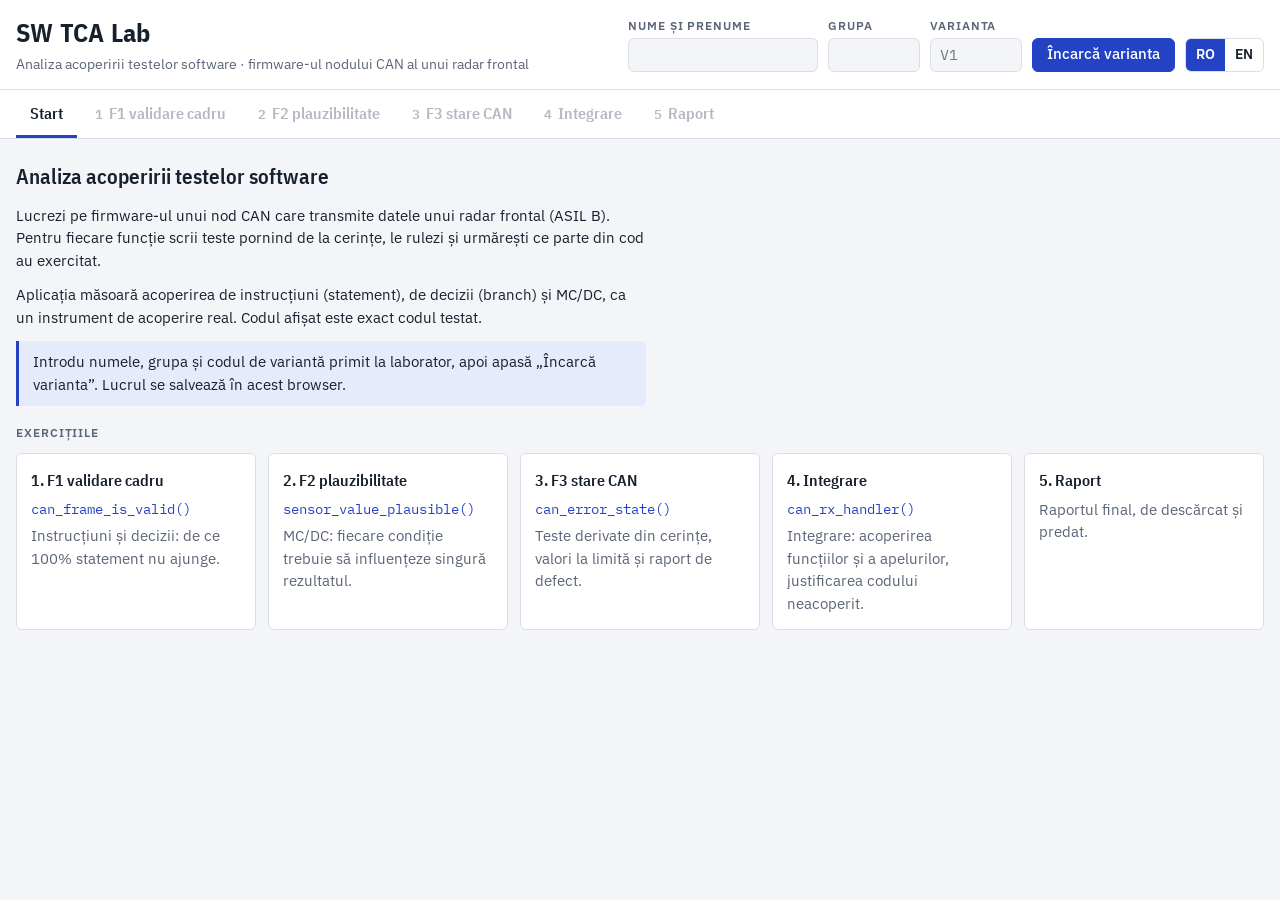
==== docs/index.html @ 7fcefa3e "Add the SW TCA lab app (docs/index.html) for GitHub Pages Co-Authored-By: Claude Opus 5.5 <noreply@a" ====
<!doctype html>
<html lang="ro">
<head>
<meta charset="utf-8">
<meta name="viewport" content="width=device-width, initial-scale=1, viewport-fit=cover">
<title>SW TCA Lab</title>
<link rel="preconnect" href="https://fonts.googleapis.com">
<link rel="preconnect" href="https://fonts.gstatic.com" crossorigin>
<link rel="stylesheet" href="https://fonts.googleapis.com/css2?family=IBM+Plex+Mono:wght@400;500;600&family=IBM+Plex+Sans+Condensed:wght@500;600;700&family=IBM+Plex+Sans:wght@400;500;600&display=swap">
<style>
/* Layout: test-bench workspace. Header with student/variant, tab rail of exercises,
   requirements + annotated source side by side, test table and coverage readout below. */
:root {
  --bg: #F3F5F8;
  --surface: #FFFFFF;
  --ink: #17202D;
  --muted: #5B6578;
  --line: #D9DEE7;
  --accent: #2443C4;
  --accent-ink: #FFFFFF;
  --accent-soft: #E6EBFB;
  --code-bg: #F9FAFC;
  --ok: #1D7F54;
  --ok-bg: #DFF2E8;
  --bad: #B83434;
  --bad-bg: #FBE6E6;
  --warn: #9A6514;
  --warn-bg: #FAEFD8;
  --font-display: "IBM Plex Sans Condensed", "Arial Narrow", "Helvetica Neue", Arial, sans-serif;
  --font-body: "IBM Plex Sans", "Segoe UI", Helvetica, Arial, sans-serif;
  --font-mono: "IBM Plex Mono", ui-monospace, "SFMono-Regular", Menlo, Consolas, monospace;
  --radius: 6px;
  color-scheme: light;
}
@media (prefers-color-scheme: dark) {
  :root:not([data-theme="light"]) {
    --bg: #0E131B; --surface: #151C27; --ink: #E5E9F1; --muted: #98A2B4; --line: #2A3343;
    --accent: #8197FF; --accent-ink: #0E131B; --accent-soft: #1D2747; --code-bg: #111823;
    --ok: #4BC287; --ok-bg: #12301F; --bad: #F07474; --bad-bg: #3A1B1D; --warn: #E2B15C; --warn-bg: #35290F;
    color-scheme: dark;
  }
}
:root[data-theme="dark"] {
  --bg: #0E131B; --surface: #151C27; --ink: #E5E9F1; --muted: #98A2B4; --line: #2A3343;
  --accent: #8197FF; --accent-ink: #0E131B; --accent-soft: #1D2747; --code-bg: #111823;
  --ok: #4BC287; --ok-bg: #12301F; --bad: #F07474; --bad-bg: #3A1B1D; --warn: #E2B15C; --warn-bg: #35290F;
  color-scheme: dark;
}
* { box-sizing: border-box; }
html { -webkit-text-size-adjust: 100%; }
body {
  margin: 0; background: var(--bg); color: var(--ink);
  font: 15px/1.5 var(--font-body);
}
.wrap {
  max-width: 1380px; margin: 0 auto;
  padding-left: max(16px, env(safe-area-inset-left, 0px));
  padding-right: max(16px, env(safe-area-inset-right, 0px));
}
h1, h2, h3 { font-family: var(--font-display); text-wrap: balance; margin: 0; }
h1 { font-size: 1.6rem; font-weight: 700; letter-spacing: 0.01em; }
h2 { font-size: 1.3rem; font-weight: 600; }
h3 { font-size: 1.02rem; font-weight: 600; }
p { margin: 0; }
.muted { color: var(--muted); }
.mono { font-family: var(--font-mono); }
.label { font-size: 0.72rem; text-transform: uppercase; letter-spacing: 0.08em; color: var(--muted); font-weight: 600; }
button, input, select, textarea { font: inherit; color: inherit; }
:focus-visible { outline: 2px solid var(--accent); outline-offset: 2px; }

/* header */
header.top { background: var(--surface); border-bottom: 1px solid var(--line); }
header.top .wrap { display: flex; flex-wrap: wrap; align-items: center; gap: 12px 24px; padding-block: 14px; }
.brand { display: flex; flex-direction: column; gap: 2px; min-width: 0; }
.brand .sub { font-size: 0.85rem; color: var(--muted); }
.student { display: flex; flex-wrap: wrap; align-items: flex-end; gap: 10px; margin-left: auto; }
.field { display: flex; flex-direction: column; gap: 3px; }
.field input, .field select { height: 34px; padding: 0 9px; border: 1px solid var(--line); border-radius: var(--radius); background: var(--bg); min-width: 0; }
.field input.w-name { width: 190px; }
.field input.w-small { width: 92px; }
.btn { height: 34px; padding: 0 14px; border-radius: var(--radius); border: 1px solid var(--line); background: var(--surface); cursor: pointer; font-weight: 500; white-space: nowrap; }
.btn:hover { border-color: var(--accent); }
.btn.primary { background: var(--accent); color: var(--accent-ink); border-color: var(--accent); }
.btn.small { height: 28px; padding: 0 10px; font-size: 0.85rem; }
.btn.ghost { background: transparent; }
.lang { display: inline-flex; border: 1px solid var(--line); border-radius: var(--radius); overflow: hidden; }
.lang button { border: 0; background: transparent; padding: 0 10px; height: 32px; cursor: pointer; font-weight: 600; font-size: 0.85rem; }
.lang button[aria-pressed="true"] { background: var(--accent); color: var(--accent-ink); }
.chip { display: inline-flex; align-items: center; gap: 6px; height: 24px; padding: 0 9px; border-radius: 999px; font-size: 0.8rem; font-weight: 600; background: var(--accent-soft); color: var(--accent); white-space: nowrap; }
.chip.ok { background: var(--ok-bg); color: var(--ok); }
.chip.bad { background: var(--bad-bg); color: var(--bad); }
.chip.warn { background: var(--warn-bg); color: var(--warn); }
.chip.neutral { background: var(--bg); color: var(--muted); border: 1px solid var(--line); }

/* tabs */
nav.tabs { border-bottom: 1px solid var(--line); background: var(--surface); }
nav.tabs .wrap { display: flex; gap: 4px; overflow-x: auto; }
nav.tabs button { border: 0; background: transparent; padding: 12px 14px 10px; cursor: pointer; border-bottom: 3px solid transparent; font-family: var(--font-display); font-weight: 600; font-size: 0.98rem; color: var(--muted); white-space: nowrap; }
nav.tabs button .num { font-family: var(--font-mono); font-size: 0.8rem; margin-right: 6px; }
nav.tabs button[aria-selected="true"] { color: var(--ink); border-bottom-color: var(--accent); }
nav.tabs button:disabled { opacity: 0.45; cursor: not-allowed; }

main .wrap { padding-block: 22px 48px; display: flex; flex-direction: column; gap: 18px; }
.panel { background: var(--surface); border: 1px solid var(--line); border-radius: var(--radius); padding: 18px; min-width: 0; }
.grid2 { display: grid; grid-template-columns: minmax(0, 5fr) minmax(0, 7fr); gap: 18px; align-items: start; }
@media (max-width: 1000px) { .grid2 { grid-template-columns: minmax(0, 1fr); } }
.stack { display: flex; flex-direction: column; gap: 12px; min-width: 0; }
.row { display: flex; flex-wrap: wrap; gap: 10px; align-items: center; }

/* intro */
.intro { max-width: 70ch; display: flex; flex-direction: column; gap: 12px; }
.steps { display: grid; grid-template-columns: repeat(auto-fit, minmax(230px, 1fr)); gap: 12px; }
.step { border: 1px solid var(--line); border-radius: var(--radius); padding: 14px; background: var(--surface); display: flex; flex-direction: column; gap: 6px; }
.step .fn { font-family: var(--font-mono); font-size: 0.85rem; color: var(--accent); }
.notice { border-left: 3px solid var(--accent); background: var(--accent-soft); padding: 10px 14px; border-radius: 0 var(--radius) var(--radius) 0; }
.notice.bad { border-left-color: var(--bad); background: var(--bad-bg); }

/* requirements */
.req { display: grid; grid-template-columns: auto minmax(0, 1fr); gap: 4px 10px; padding: 8px 0; border-top: 1px solid var(--line); }
.req:first-child { border-top: 0; }
.req .id { font-family: var(--font-mono); font-size: 0.82rem; font-weight: 600; color: var(--accent); white-space: nowrap; padding-top: 1px; }
.req .txt { font-size: 0.93rem; }
.task { font-size: 0.95rem; display: flex; flex-direction: column; gap: 6px; }
.task ol { margin: 0; padding-left: 1.2em; display: flex; flex-direction: column; gap: 3px; }

/* code */
.code { background: var(--code-bg); border: 1px solid var(--line); border-radius: var(--radius); overflow-x: auto; font-family: var(--font-mono); font-size: 0.83rem; line-height: 1.6; }
.code table { border-collapse: collapse; width: 100%; }
.code td { padding: 0 10px; white-space: pre; vertical-align: top; }
.code td.n { color: var(--muted); text-align: right; width: 1%; user-select: none; border-right: 1px solid var(--line); }
.code td.h { text-align: right; width: 1%; user-select: none; color: var(--muted); }
.code td.d { width: 1%; user-select: none; }
.code tr.ctx td { color: var(--muted); }
.code tr.hit td.src { background: var(--ok-bg); }
.code tr.miss td.src { background: var(--bad-bg); }
.code tr.part td.src { background: var(--warn-bg); }
.code tr.miss td.h { color: var(--bad); font-weight: 600; }
.code .sep td { height: 8px; border-bottom: 1px dashed var(--line); }
.tf { display: inline-flex; gap: 3px; }
.tf span { display: inline-block; min-width: 1.5em; text-align: center; border-radius: 3px; font-size: 0.72rem; font-weight: 600; line-height: 1.5; padding: 0 3px; }
.tf .y { background: var(--ok-bg); color: var(--ok); }
.tf .n0 { background: var(--bad-bg); color: var(--bad); }
.legend { display: flex; flex-wrap: wrap; gap: 6px 14px; font-size: 0.8rem; color: var(--muted); }
.legend i { display: inline-block; width: 12px; height: 12px; border-radius: 2px; vertical-align: -2px; margin-right: 5px; }

/* tests */
.tablewrap { overflow-x: auto; border: 1px solid var(--line); border-radius: var(--radius); }
table.tests { border-collapse: collapse; width: 100%; font-size: 0.9rem; }
table.tests th { text-align: left; font-size: 0.72rem; text-transform: uppercase; letter-spacing: 0.06em; color: var(--muted); padding: 8px; border-bottom: 1px solid var(--line); background: var(--bg); white-space: nowrap; }
table.tests td { padding: 6px 8px; border-bottom: 1px solid var(--line); vertical-align: middle; }
table.tests tr:last-child td { border-bottom: 0; }
table.tests input, table.tests select { height: 30px; border: 1px solid var(--line); border-radius: 4px; background: var(--surface); padding: 0 6px; font-family: var(--font-mono); font-size: 0.85rem; }
table.tests input { width: 108px; }
table.tests input.invalid { border-color: var(--bad); background: var(--bad-bg); }
table.tests td.tid { font-family: var(--font-mono); font-weight: 600; white-space: nowrap; }
table.tests td.act { font-family: var(--font-mono); white-space: nowrap; }
.xbtn { border: 0; background: transparent; cursor: pointer; color: var(--muted); font-size: 1.1rem; padding: 0 4px; }
.xbtn:hover { color: var(--bad); }

/* metrics */
.meters { display: grid; grid-template-columns: repeat(auto-fit, minmax(190px, 1fr)); gap: 12px; }
.meter { border: 1px solid var(--line); border-radius: var(--radius); padding: 12px; display: flex; flex-direction: column; gap: 6px; background: var(--surface); }
.meter .val { font-family: var(--font-mono); font-size: 1.35rem; font-weight: 600; font-variant-numeric: tabular-nums; }
.meter .frac { font-family: var(--font-mono); font-size: 0.85rem; color: var(--muted); font-variant-numeric: tabular-nums; }
.bar { height: 6px; border-radius: 3px; background: var(--line); overflow: hidden; }
.bar > i { display: block; height: 100%; background: var(--warn); }
.meter.full .bar > i { background: var(--ok); }
.meter.full .val { color: var(--ok); }
.findings { display: grid; grid-template-columns: repeat(auto-fit, minmax(300px, 1fr)); gap: 14px; }
.findings ul { margin: 6px 0 0; padding-left: 1.1em; font-size: 0.9rem; display: flex; flex-direction: column; gap: 3px; }
table.tt { border-collapse: collapse; font-family: var(--font-mono); font-size: 0.82rem; margin-top: 6px; }
table.tt th, table.tt td { border: 1px solid var(--line); padding: 3px 8px; text-align: center; white-space: nowrap; }
table.tt th { background: var(--bg); font-weight: 600; }
table.tt td.c-y { color: var(--ok); }
table.tt td.c-n { color: var(--bad); }
.condlist { display: flex; flex-direction: column; gap: 4px; margin-top: 8px; font-size: 0.88rem; }
.condlist div { display: flex; gap: 8px; align-items: baseline; flex-wrap: wrap; }
textarea { width: 100%; min-height: 84px; border: 1px solid var(--line); border-radius: var(--radius); background: var(--bg); padding: 8px 10px; resize: vertical; }
.formgrid { display: grid; grid-template-columns: repeat(auto-fit, minmax(170px, 1fr)); gap: 10px; }
.formgrid .field input, .formgrid .field select { width: 100%; }
.report-frame { border: 1px solid var(--line); border-radius: var(--radius); background: var(--surface); padding: 18px; overflow-x: auto; }
.toast { position: fixed; right: max(16px, env(safe-area-inset-right, 0px)); bottom: calc(16px + env(safe-area-inset-bottom, 0px)); background: var(--ink); color: var(--bg); padding: 10px 14px; border-radius: var(--radius); font-size: 0.9rem; z-index: 20; }
@media (prefers-reduced-motion: no-preference) { .bar > i { transition: width 0.35s ease; } }
@media (max-width: 640px) {
  .student { margin-left: 0; }
  .field input.w-name { width: 150px; }
}
</style>
</head>
<body>
<header class="top">
  <div class="wrap">
    <div class="brand">
      <h1>SW TCA Lab</h1>
      <span class="sub" data-i18n="subtitle"></span>
    </div>
    <form class="student" id="studentForm" autocomplete="off">
      <div class="field"><label class="label" for="stName" data-i18n="name"></label><input id="stName" class="w-name"></div>
      <div class="field"><label class="label" for="stGroup" data-i18n="group"></label><input id="stGroup" class="w-small"></div>
      <div class="field"><label class="label" for="stVariant" data-i18n="variant"></label><input id="stVariant" class="w-small mono" placeholder="V1"></div>
      <button class="btn primary" id="loadVariant" type="submit" data-i18n="load"></button>
      <div class="lang" role="group" aria-label="Language">
        <button type="button" id="langRo" aria-pressed="true">RO</button>
        <button type="button" id="langEn" aria-pressed="false">EN</button>
      </div>
    </form>
  </div>
</header>
<nav class="tabs" aria-label="Exercises">
  <div class="wrap" role="tablist" id="tabs"></div>
</nav>
<main><div class="wrap" id="view"></div></main>
<div class="toast" id="toast" hidden></div>

<script>
"use strict";

/* ---------------------------------------------------------------- i18n */
const I18N = {
  ro: {
    subtitle: "Analiza acoperirii testelor software · firmware-ul nodului CAN al unui radar frontal",
    name: "Nume și prenume", group: "Grupa", variant: "Varianta", load: "Încarcă varianta",
    tabStart: "Start", tabF1: "F1 validare cadru", tabF2: "F2 plauzibilitate", tabF3: "F3 stare CAN", tabInt: "Integrare", tabReport: "Raport",
    badVariant: "Codul de variantă nu există. Folosește codul primit la laborator (de exemplu V3).",
    variantLoaded: "Varianta {v} a fost încărcată.",
    introTitle: "Analiza acoperirii testelor software",
    introP1: "Lucrezi pe firmware-ul unui nod CAN care transmite datele unui radar frontal (ASIL B). Pentru fiecare funcție scrii teste pornind de la cerințe, le rulezi și urmărești ce parte din cod au exercitat.",
    introP2: "Aplicația măsoară acoperirea de instrucțiuni (statement), de decizii (branch) și MC/DC, ca un instrument de acoperire real. Codul afișat este exact codul testat.",
    introP3: "Introdu numele, grupa și codul de variantă primit la laborator, apoi apasă „Încarcă varianta”. Lucrul se salvează în acest browser.",
    introSteps: "Exercițiile",
    s1: "Instrucțiuni și decizii: de ce 100% statement nu ajunge.",
    s2: "MC/DC: fiecare condiție trebuie să influențeze singură rezultatul.",
    s3: "Teste derivate din cerințe, valori la limită și raport de defect.",
    s4: "Integrare: acoperirea funcțiilor și a apelurilor, justificarea codului neacoperit.",
    s5: "Raportul final, de descărcat și predat.",
    requirements: "Cerințe", task: "Ce ai de făcut", code: "Cod testat",
    legendHit: "executat", legendMiss: "neexecutat", legendPart: "decizie parțial acoperită",
    legendTF: "T / F = rezultatul deciziei a fost true / false",
    tests: "Teste", addTest: "Adaugă test", run: "Rulează testele",
    colId: "Test", colExpected: "Rezultat așteptat", colReq: "Cerință", colActual: "Rezultat obținut", colVerdict: "Verdict",
    pass: "PASS", fail: "FAIL", noExp: "fără așteptat", invalid: "intrare invalidă",
    results: "Rezultatul rulării", notRun: "Testele nu au fost încă rulate. Apasă „Rulează testele”.",
    mStmt: "Statement", mDec: "Decizii (branch)", mMcdc: "MC/DC (condiții)", mReq: "Cerințe testate",
    mFunc: "Funcții apelate", mCall: "Apeluri executate",
    uncoveredLines: "Instrucțiuni neexecutate", missingOutcomes: "Rezultate de decizie lipsă", mcdcTitle: "MC/DC: tabel de adevăr",
    reqMissing: "Cerințe fără test", none: "niciuna",
    shown: "demonstrată prin perechea", notShown: "nedemonstrată",
    line: "linia", decision: "decizia", outcome: "rezultat",
    notes: "Observații (apar în raport)",
    asilTitle: "Înainte de teste: ce cere ISO 26262-6 pentru ASIL B?",
    asilHint: "Alege nivelul de recomandare pentru fiecare metrică la nivel de unitate software. Răspunsul apare în raport.",
    hr: "++ puternic recomandat", r: "+ recomandat", nr: "o fără recomandare", choose: "alege",
    bugTitle: "Raport de defect",
    bugHint: "Dacă un test pică, descrie defectul. Comparația o faci pe baza cerinței.",
    bugTest: "Testul care pică", bugLine: "Linia suspectă", bugFix: "Corecția propusă (cod C)", bugDesc: "Descriere: cerință, rezultat obținut, rezultat așteptat",
    justTitle: "Justificarea codului neacoperit",
    justHint: "Pentru fiecare instrucțiune care rămâne neacoperită: de ce nu poate fi atinsă și de ce e acceptabil (ISO 26262-6 cere fie teste suplimentare, fie o justificare).",
    funcTitle: "Acoperirea funcțiilor și a apelurilor", called: "apelată", notCalled: "neapelată", exec: "executat", notExec: "neexecutat",
    reportTitle: "Raport de laborator", download: "Descarcă raportul (.html)", copy: "Copiază textul raportului",
    copied: "Textul raportului a fost copiat.", copyFail: "Copierea nu a mers. Selectează textul de mai jos și copiază-l manual.",
    reportHint: "Descarcă raportul și predă-l conform indicațiilor de la laborator. Raportul conține testele, acoperirea și răspunsurile tale.",
    student: "Student", generated: "Generat", answer: "Răspuns", summary: "Rezumat",
    exampleRow: "exemplu",
    deleteTest: "Șterge testul",
    t1: ["Citește cerințele SWR-F1 și scrie câte un test pentru fiecare.", "Rulează testele și urmărește acoperirea. Atinge întâi 100% statement.", "Verifică deciziile: au toate rezultatul true și false? Dacă nu, adaugă testul lipsă și spune ce cerință acoperă.", "Notează în observații de ce 100% statement nu era suficient."],
    t2: ["Atinge 100% decizii pentru sensor_value_plausible.", "Uită-te în tabelul de adevăr de la linia 28: ce condiții nu sunt încă demonstrate?", "Adaugă teste până când fiecare condiție are o pereche de teste care diferă doar în ea și dau rezultate diferite (MC/DC). Ținta minimă: N + 1 teste pentru N condiții.", "Adaugă și testele la limită din cerințe (valori exact la prag și imediat peste)."],
    t3: ["Scrie testele pornind strict de la cerințele SWR-F3, inclusiv valorile la limită (127/128, 255/256).", "Rulează și verifică acoperirea cerută pentru ASIL B.", "Dacă un test pică, completează raportul de defect: ce cerință e încălcată, pe ce linie e defectul și cum îl corectezi."],
    t4: ["Scrie teste de integrare pentru can_rx_handler (intrările combină un cadru CAN, contextul senzorului și contoarele de erori).", "Urmărește ce funcții și ce apeluri au fost executate. Ținta: toate funcțiile și toate apelurile.", "Pentru liniile care rămân neacoperite scrie justificarea."]
  },
  en: {
    subtitle: "Software test coverage analysis · firmware of a front-radar CAN node",
    name: "Full name", group: "Group", variant: "Variant", load: "Load variant",
    tabStart: "Start", tabF1: "F1 frame check", tabF2: "F2 plausibility", tabF3: "F3 CAN state", tabInt: "Integration", tabReport: "Report",
    badVariant: "This variant code does not exist. Use the code you received in the lab (for example V3).",
    variantLoaded: "Variant {v} loaded.",
    introTitle: "Software test coverage analysis",
    introP1: "You work on the firmware of a CAN node that transmits the data of a front radar (ASIL B). For every function you write tests from the requirements, run them and see which part of the code they exercised.",
    introP2: "The app measures statement, decision (branch) and MC/DC coverage, like a real coverage tool. The code you see is exactly the code under test.",
    introP3: "Enter your name, group and the variant code you received in the lab, then press “Load variant”. Your work is saved in this browser.",
    introSteps: "Exercises",
    s1: "Statements and decisions: why 100% statement coverage is not enough.",
    s2: "MC/DC: every condition must independently affect the outcome.",
    s3: "Requirement-based tests, boundary values and a defect report.",
    s4: "Integration: function and call coverage, justification of uncovered code.",
    s5: "The final report, to download and hand in.",
    requirements: "Requirements", task: "What to do", code: "Code under test",
    legendHit: "executed", legendMiss: "not executed", legendPart: "decision partly covered",
    legendTF: "T / F = the decision evaluated to true / false",
    tests: "Tests", addTest: "Add test", run: "Run tests",
    colId: "Test", colExpected: "Expected result", colReq: "Requirement", colActual: "Actual result", colVerdict: "Verdict",
    pass: "PASS", fail: "FAIL", noExp: "no expected", invalid: "invalid input",
    results: "Run result", notRun: "The tests have not been run yet. Press “Run tests”.",
    mStmt: "Statement", mDec: "Decision (branch)", mMcdc: "MC/DC (conditions)", mReq: "Requirements tested",
    mFunc: "Functions called", mCall: "Calls executed",
    uncoveredLines: "Statements not executed", missingOutcomes: "Missing decision outcomes", mcdcTitle: "MC/DC: truth table",
    reqMissing: "Requirements without a test", none: "none",
    shown: "shown by the pair", notShown: "not shown",
    line: "line", decision: "decision", outcome: "outcome",
    notes: "Notes (included in the report)",
    asilTitle: "Before testing: what does ISO 26262-6 require for ASIL B?",
    asilHint: "Choose the recommendation level of each metric at software unit level. Your answer goes into the report.",
    hr: "++ highly recommended", r: "+ recommended", nr: "o no recommendation", choose: "choose",
    bugTitle: "Defect report",
    bugHint: "If a test fails, describe the defect. Compare against the requirement.",
    bugTest: "Failing test", bugLine: "Suspected line", bugFix: "Proposed fix (C code)", bugDesc: "Description: requirement, actual result, expected result",
    justTitle: "Justification of uncovered code",
    justHint: "For every statement that stays uncovered: why it cannot be reached and why that is acceptable (ISO 26262-6 asks for either additional tests or a rationale).",
    funcTitle: "Function and call coverage", called: "called", notCalled: "not called", exec: "executed", notExec: "not executed",
    reportTitle: "Lab report", download: "Download report (.html)", copy: "Copy report text",
    copied: "Report text copied.", copyFail: "Copy did not work. Select the text below and copy it manually.",
    reportHint: "Download the report and hand it in as instructed in the lab. It contains your tests, coverage and answers.",
    student: "Student", generated: "Generated", answer: "Answer", summary: "Summary",
    exampleRow: "example",
    deleteTest: "Delete test",
    t1: ["Read requirements SWR-F1 and write one test for each.", "Run the tests and watch the coverage. Reach 100% statement coverage first.", "Check the decisions: did each one evaluate to true and to false? If not, add the missing test and state which requirement it covers.", "Write in the notes why 100% statement coverage was not enough."],
    t2: ["Reach 100% decision coverage for sensor_value_plausible.", "Look at the truth table of line 28: which conditions are not shown yet?", "Add tests until every condition has a pair of tests that differ only in that condition and give different outcomes (MC/DC). Minimum target: N + 1 tests for N conditions.", "Add the boundary tests from the requirements (values exactly at the limit and just beyond)."],
    t3: ["Write the tests strictly from requirements SWR-F3, including boundary values (127/128, 255/256).", "Run them and check the coverage required for ASIL B.", "If a test fails, fill in the defect report: which requirement is violated, on which line the defect is and how you would fix it."],
    t4: ["Write integration tests for can_rx_handler (the inputs combine a CAN frame, the sensor context and the error counters).", "Watch which functions and calls were executed. Target: every function and every call.", "Write the justification for the lines that stay uncovered."]
  }
};
let LANG = "ro";
const t = (k) => (I18N[LANG][k] !== undefined ? I18N[LANG][k] : k);

/* ---------------------------------------------------------------- variants */
const SIGNALS = {
  dist: { comment: "/* Front radar, object longitudinal distance, unit 0.1 m */", min: 2, max: 2500, step: 80,
          cMin: "/*   0.2 m */", cMax: "/* 250.0 m */", cStep: "/*   8.0 m per 72 ms cycle */",
          r1: "An object longitudinal distance lower than 2 (0.2 m) shall be rejected as implausible.",
          r2: "An object longitudinal distance greater than 2500 (250.0 m) shall be rejected as implausible.",
          r4: "For every following measurement cycle, a distance within the range shall be accepted only if |value - previous| <= 80 (8.0 m)." },
  vrel: { comment: "/* Front radar, object relative velocity, unit 0.1 m/s */", min: -1111, max: 556, step: 14,
          cMin: "/* -111.1 m/s (-400 km/h) */", cMax: "/*   55.6 m/s (+200 km/h) */", cStep: "/*    1.4 m/s per 72 ms cycle */",
          r1: "An object relative velocity lower than -1111 (-111.1 m/s) shall be rejected as implausible.",
          r2: "An object relative velocity greater than 556 (55.6 m/s) shall be rejected as implausible.",
          r4: "For every following measurement cycle, a velocity within the range shall be accepted only if |value - previous| <= 14 (1.4 m/s)." },
  lat:  { comment: "/* Front radar, object lateral distance, unit 0.1 m */", min: -700, max: 700, step: 7,
          cMin: "/* -70.0 m */", cMax: "/*  70.0 m */", cStep: "/*   0.7 m per 72 ms cycle */",
          r1: "An object lateral distance lower than -700 (-70.0 m) shall be rejected as implausible.",
          r2: "An object lateral distance greater than 700 (70.0 m) shall be rejected as implausible.",
          r4: "For every following measurement cycle, a lateral distance within the range shall be accepted only if |value - previous| <= 7 (0.7 m)." }
};
const VARIANTS = {
  V1: { sig: "dist", bug: "A" }, V2: { sig: "dist", bug: "B" },
  V3: { sig: "vrel", bug: "C" }, V4: { sig: "vrel", bug: "A" },
  V5: { sig: "lat",  bug: "B" }, V6: { sig: "lat",  bug: "C" }
};
const fmtDef = (n) => (n < 0 ? "(" + n + ")" : String(n));
const pad = (s, n) => (s + " ".repeat(Math.max(0, n - s.length)));

/* ---------------------------------------------------------------- code listings */
function codeF1() {
  return {
    ctx: ["#define CAN_MAX_DLC        8u", "#define CAN_STD_ID_MAX     0x7FFu", "#define CAN_EXT_ID_MAX     0x1FFFFFFFu"],
    lines: [
      [3, "/* F1 - ASIL B */"], [4, "bool can_frame_is_valid(uint32_t id, uint8_t dlc, bool extended)"], [5, "{"],
      [6, "    uint32_t max_id = CAN_STD_ID_MAX;", 1], [7, ""],
      [8, "    if (extended) {", 1, "F1.8"], [9, "        max_id = CAN_EXT_ID_MAX;", 1], [10, "    }"],
      [11, "    if (dlc > CAN_MAX_DLC) {", 1, "F1.11"], [12, "        return false;", 1], [13, "    }"],
      [14, "    if (id > max_id) {", 1, "F1.14"], [15, "        return false;", 1], [16, "    }"],
      [17, "    return true;", 1], [18, "}"]
    ]
  };
}
function codeF2(v) {
  const s = SIGNALS[v.sig];
  return {
    ctx: [s.comment,
      pad("#define SENSOR_MIN", 27) + pad(fmtDef(s.min), 9) + s.cMin,
      pad("#define SENSOR_MAX", 27) + pad(fmtDef(s.max), 9) + s.cMax,
      pad("#define SENSOR_MAX_STEP", 27) + pad(fmtDef(s.step), 9) + s.cStep],
    lines: [
      [20, "/* F2 - ASIL B */"], [21, "bool sensor_value_plausible(int16_t value, int16_t previous, bool first_sample)"], [22, "{"],
      [23, "    int32_t delta = (int32_t)value - (int32_t)previous;", 1], [24, ""],
      [25, "    if (delta < 0) {", 1, "F2.25"], [26, "        delta = -delta;", 1], [27, "    }"],
      [28, "    if ((value >= SENSOR_MIN) && (value <= SENSOR_MAX) &&", 1, "F2.28"],
      [29, "        (first_sample || (delta <= SENSOR_MAX_STEP))) {"],
      [30, "        return true;", 1], [31, "    }"], [32, "    return false;", 1], [33, "}"]
    ]
  };
}
function f3Ops(v) {
  return {
    busoff: v.bug === "A" ? ">=" : ">",
    tecP: v.bug === "B" ? ">=" : ">",
    recP: v.bug === "C" ? ">=" : ">"
  };
}
function codeF3(v) {
  const o = f3Ops(v);
  return {
    ctx: ["#define CAN_PASSIVE_LIMIT  127u", "#define CAN_BUSOFF_LIMIT   255u"],
    lines: [
      [35, "/* F3 - ASIL B */"], [36, "can_err_state_t can_error_state(uint16_t tec, uint16_t rec)"], [37, "{"],
      [38, "    if (tec " + o.busoff + " CAN_BUSOFF_LIMIT) {", 1, "F3.38"], [39, "        return CAN_STATE_BUS_OFF;", 1], [40, "    }"],
      [41, "    if ((tec " + o.tecP + " CAN_PASSIVE_LIMIT) || (rec " + o.recP + " CAN_PASSIVE_LIMIT)) {", 1, "F3.41"],
      [42, "        return CAN_STATE_ERROR_PASSIVE;", 1], [43, "    }"], [44, "    return CAN_STATE_ERROR_ACTIVE;", 1], [45, "}"]
    ]
  };
}
function codeInt() {
  return {
    ctx: ["/* calls: can_error_state(), can_frame_is_valid(), sensor_value_plausible() */"],
    lines: [
      [47, "/* Integration */"], [48, "rx_result_t can_rx_handler(const can_msg_t *msg, const sensor_ctx_t *ctx,"],
      [49, "                           uint16_t tec, uint16_t rec)"], [50, "{"],
      [51, "    rx_result_t result = RX_REJECTED;", 1], [52, "    can_err_state_t state = can_error_state(tec, rec);", 1], [53, ""],
      [54, "    switch (state) {", 1, "I.54"], [55, "    case CAN_STATE_ERROR_ACTIVE:"], [56, "    case CAN_STATE_ERROR_PASSIVE:"],
      [57, "        if (can_frame_is_valid(msg->id, msg->dlc, msg->extended) &&", 1, "I.57"],
      [58, "            sensor_value_plausible(msg->value, ctx->previous, ctx->first_sample)) {"],
      [59, "            result = RX_ACCEPTED;", 1], [60, "        }"], [61, "        break;", 1],
      [62, "    case CAN_STATE_BUS_OFF:"], [63, "        result = RX_BUS_OFF;", 1], [64, "        break;", 1],
      [65, "    default:"], [66, "        /* Defensive: unreachable for the states returned by can_error_state() */"],
      [67, "        result = RX_FAULT;", 1], [68, "        break;", 1], [69, "    }"], [70, "    return result;", 1], [71, "}"]
    ]
  };
}

/* ---------------------------------------------------------------- instrumented functions */
function newTrace() { return { lines: new Set(), dec: [], funcs: new Set(), calls: new Set() }; }
function rec(tr, id, vals, out) { tr.dec.push({ id: id, vals: vals, out: out }); }

function F1(id, dlc, ext, tr) {
  tr.funcs.add("can_frame_is_valid");
  tr.lines.add(6); let maxId = 0x7FF;
  tr.lines.add(8); rec(tr, "F1.8", [ext], ext);
  if (ext) { tr.lines.add(9); maxId = 0x1FFFFFFF; }
  tr.lines.add(11); const c2 = dlc > 8; rec(tr, "F1.11", [c2], c2);
  if (c2) { tr.lines.add(12); return false; }
  tr.lines.add(14); const c3 = id > maxId; rec(tr, "F1.14", [c3], c3);
  if (c3) { tr.lines.add(15); return false; }
  tr.lines.add(17); return true;
}
function F2(value, previous, first, v, tr) {
  const s = SIGNALS[v.sig];
  tr.funcs.add("sensor_value_plausible");
  tr.lines.add(23); let delta = value - previous;
  tr.lines.add(25); const c = delta < 0; rec(tr, "F2.25", [c], c);
  if (c) { tr.lines.add(26); delta = -delta; }
  tr.lines.add(28);
  const vals = [undefined, undefined, undefined, undefined]; let r;
  vals[0] = value >= s.min;
  if (!vals[0]) r = false;
  else {
    vals[1] = value <= s.max;
    if (!vals[1]) r = false;
    else {
      vals[2] = first;
      if (vals[2]) r = true;
      else { vals[3] = delta <= s.step; r = vals[3]; }
    }
  }
  rec(tr, "F2.28", vals, r);
  if (r) { tr.lines.add(30); return true; }
  tr.lines.add(32); return false;
}
const cmp = (op, a, b) => (op === ">=" ? a >= b : a > b);
function F3(tec, recv, v, tr) {
  const o = f3Ops(v);
  tr.funcs.add("can_error_state");
  tr.lines.add(38); const c = cmp(o.busoff, tec, 255); rec(tr, "F3.38", [c], c);
  if (c) { tr.lines.add(39); return "BUS_OFF"; }
  tr.lines.add(41);
  const vals = [undefined, undefined]; let r;
  vals[0] = cmp(o.tecP, tec, 127);
  if (vals[0]) r = true; else { vals[1] = cmp(o.recP, recv, 127); r = vals[1]; }
  rec(tr, "F3.41", vals, r);
  if (r) { tr.lines.add(42); return "ERROR_PASSIVE"; }
  tr.lines.add(44); return "ERROR_ACTIVE";
}
function HANDLER(inp, v, tr) {
  tr.funcs.add("can_rx_handler");
  const own = newTrace();               /* trace of the handler itself */
  own.lines.add(51); let result = "RX_REJECTED";
  own.lines.add(52); tr.calls.add("C1"); const state = F3(inp.tec, inp.rec, v, tr);
  own.lines.add(54);
  if (state === "ERROR_ACTIVE" || state === "ERROR_PASSIVE") {
    rec(own, "I.54", ["ACTIVE/PASSIVE"], "ACTIVE/PASSIVE");
    own.lines.add(57);
    const vals = [undefined, undefined]; let r;
    tr.calls.add("C2"); vals[0] = F1(inp.id, inp.dlc, inp.extended, tr);
    if (!vals[0]) r = false;
    else { tr.calls.add("C3"); vals[1] = F2(inp.value, inp.previous, inp.first_sample, v, tr); r = vals[1]; }
    rec(own, "I.57", vals, r);
    if (r) { own.lines.add(59); result = "RX_ACCEPTED"; }
    own.lines.add(61);
  } else if (state === "BUS_OFF") {
    rec(own, "I.54", ["BUS_OFF"], "BUS_OFF");
    own.lines.add(63); result = "RX_BUS_OFF"; own.lines.add(64);
  } else {
    rec(own, "I.54", ["default"], "default");
    own.lines.add(67); result = "RX_FAULT"; own.lines.add(68);
  }
  own.lines.add(70);
  tr.handler = own;
  return result;
}

/* ---------------------------------------------------------------- exercise definitions */
const BOOL = ["true", "false"];
const EX = {
  f1: {
    tab: "tabF1", num: "1", fn: "can_frame_is_valid", task: "t1", code: () => codeF1(),
    inputs: [{ k: "id", type: "u32", hex: true }, { k: "dlc", type: "u8" }, { k: "extended", type: "bool" }],
    outputs: BOOL,
    reqs: () => [
      ["SWR-F1-01", "The function shall reject a frame whose data length code (DLC) is greater than 8."],
      ["SWR-F1-02", "For a standard frame, the function shall reject an identifier greater than 0x7FF."],
      ["SWR-F1-03", "For an extended frame, the function shall reject an identifier greater than 0x1FFFFFFF."],
      ["SWR-F1-04", "The function shall accept every frame that is not rejected by SWR-F1-01 to SWR-F1-03."]],
    decisions: { "F1.8": { line: 8, conds: ["extended"] }, "F1.11": { line: 11, conds: ["dlc > CAN_MAX_DLC"] }, "F1.14": { line: 14, conds: ["id > max_id"] } },
    exec: (i, v, tr) => String(F1(i.id, i.dlc, i.extended, tr)),
    example: { inputs: { id: "0x100", dlc: "9", extended: "true" }, expected: "false", req: "SWR-F1-01" }
  },
  f2: {
    tab: "tabF2", num: "2", fn: "sensor_value_plausible", task: "t2", code: (v) => codeF2(v),
    inputs: [{ k: "value", type: "i16" }, { k: "previous", type: "i16" }, { k: "first_sample", type: "bool" }],
    outputs: BOOL,
    reqs: (v) => {
      const s = SIGNALS[v.sig];
      return [["SWR-F2-01", s.r1], ["SWR-F2-02", s.r2],
        ["SWR-F2-03", "For the first detection of an object, every value within the range shall be accepted."],
        ["SWR-F2-04", s.r4]];
    },
    decisions: (v) => ({ "F2.25": { line: 25, conds: ["delta < 0"] },
      "F2.28": { line: 28, conds: ["value >= SENSOR_MIN", "value <= SENSOR_MAX", "first_sample", "delta <= SENSOR_MAX_STEP"] } }),
    exec: (i, v, tr) => String(F2(i.value, i.previous, i.first_sample, v, tr))
  },
  f3: {
    tab: "tabF3", num: "3", fn: "can_error_state", task: "t3", code: (v) => codeF3(v),
    inputs: [{ k: "tec", type: "u16" }, { k: "rec", type: "u16" }],
    outputs: ["ERROR_ACTIVE", "ERROR_PASSIVE", "BUS_OFF"],
    reqs: () => [
      ["SWR-F3-01", "The function shall report BUS_OFF when the transmit error counter (TEC) is greater than 255."],
      ["SWR-F3-02", "If SWR-F3-01 does not apply, the function shall report ERROR_PASSIVE when TEC or the receive error counter (REC) is greater than 127."],
      ["SWR-F3-03", "In all other cases, the function shall report ERROR_ACTIVE."]],
    decisions: (v) => { const o = f3Ops(v); return {
      "F3.38": { line: 38, conds: ["tec " + o.busoff + " CAN_BUSOFF_LIMIT"] },
      "F3.41": { line: 41, conds: ["tec " + o.tecP + " CAN_PASSIVE_LIMIT", "rec " + o.recP + " CAN_PASSIVE_LIMIT"] } }; },
    exec: (i, v, tr) => F3(i.tec, i.rec, v, tr)
  },
  int: {
    tab: "tabInt", num: "4", fn: "can_rx_handler", task: "t4", code: () => codeInt(),
    inputs: [{ k: "id", type: "u32", hex: true }, { k: "dlc", type: "u8" }, { k: "extended", type: "bool" },
             { k: "value", type: "i16" }, { k: "previous", type: "i16" }, { k: "first_sample", type: "bool" },
             { k: "tec", type: "u16" }, { k: "rec", type: "u16" }],
    outputs: ["RX_ACCEPTED", "RX_REJECTED", "RX_BUS_OFF", "RX_FAULT"],
    reqs: () => [
      ["SWR-INT-01", "When the CAN controller is BUS_OFF, a received frame shall be discarded and RX_BUS_OFF shall be returned."],
      ["SWR-INT-02", "Otherwise, a frame shall be accepted (RX_ACCEPTED) only if it is valid (SWR-F1) and its sensor value is plausible (SWR-F2)."],
      ["SWR-INT-03", "A frame that is not accepted shall return RX_REJECTED."]],
    decisions: { "I.54": { line: 54, conds: ["switch (state)"], outcomes: ["ACTIVE/PASSIVE", "BUS_OFF", "default"] },
                 "I.57": { line: 57, conds: ["can_frame_is_valid(...)", "sensor_value_plausible(...)"] } },
    exec: (i, v, tr) => HANDLER(i, v, tr),
    calls: [["C1", 52, "can_error_state()"], ["C2", 57, "can_frame_is_valid()"], ["C3", 58, "sensor_value_plausible()"]],
    funcs: ["can_rx_handler", "can_error_state", "can_frame_is_valid", "sensor_value_plausible"]
  }
};
const EX_KEYS = ["f1", "f2", "f3", "int"];
const resolve = (x, v) => (typeof x === "function" ? x(v) : x);

/* ---------------------------------------------------------------- input parsing */
const RANGES = { u32: [0, 4294967295], u8: [0, 255], i16: [-32768, 32767], u16: [0, 65535] };
function parseNum(str, type) {
  const s = String(str == null ? "" : str).trim();
  let n = NaN;
  if (/^-?0x[0-9a-f]+$/i.test(s)) n = (s[0] === "-" ? -1 : 1) * parseInt(s.replace(/^-/, "").slice(2), 16);
  else if (/^-?\d+$/.test(s)) n = parseInt(s, 10);
  if (!Number.isFinite(n)) return null;
  const r = RANGES[type];
  if (n < r[0] || n > r[1]) return null;
  return n;
}
function parseInputs(ex, raw) {
  const out = {}; const bad = [];
  ex.inputs.forEach((f) => {
    if (f.type === "bool") { out[f.k] = raw[f.k] === "true"; return; }
    const n = parseNum(raw[f.k], f.type);
    if (n === null) bad.push(f.k); else out[f.k] = n;
  });
  return { values: out, bad: bad };
}

/* ---------------------------------------------------------------- coverage */
function analyse(exKey, v, tests) {
  const ex = EX[exKey];
  const code = ex.code(v);
  const decDefs = resolve(ex.decisions, v);
  const stmtLines = code.lines.filter((l) => l[2]).map((l) => l[0]);
  const hits = {}; stmtLines.forEach((n) => { hits[n] = 0; });
  const recs = {}; Object.keys(decDefs).forEach((d) => { recs[d] = []; });
  const funcs = new Set(); const calls = new Set();
  const rows = tests.map((tst) => {
    const p = parseInputs(ex, tst.inputs);
    if (p.bad.length) return { id: tst.id, bad: p.bad };
    const tr = newTrace();
    const actual = ex.exec(p.values, v, tr);
    const lineSrc = exKey === "int" ? tr.handler : tr;
    lineSrc.lines.forEach((n) => { if (n in hits) hits[n]++; });
    lineSrc.dec.forEach((d) => { if (recs[d.id]) recs[d.id].push({ test: tst.id, vals: d.vals, out: d.out }); });
    tr.funcs.forEach((f) => funcs.add(f)); tr.calls.forEach((c) => calls.add(c));
    let verdict = "none";
    if (tst.expected) verdict = (tst.expected === actual) ? "pass" : "fail";
    return { id: tst.id, actual: actual, verdict: verdict };
  });
  /* decisions */
  const decisions = Object.keys(decDefs).map((id) => {
    const def = decDefs[id];
    const outcomes = def.outcomes || [true, false];
    const seen = new Set(recs[id].map((r) => r.out));
    const missing = outcomes.filter((o) => !seen.has(o));
    let conds = [];
    if (!def.outcomes) {
      conds = def.conds.map((label, i) => {
        const pair = findPair(recs[id], i);
        return { label: label, shown: !!pair, pair: pair };
      });
    }
    return { id: id, line: def.line, def: def, outcomes: outcomes, seen: seen, missing: missing, conds: conds, recs: recs[id] };
  });
  const decTotal = decisions.reduce((a, d) => a + d.outcomes.length, 0);
  const decCovered = decisions.reduce((a, d) => a + d.outcomes.length - d.missing.length, 0);
  const condTotal = decisions.reduce((a, d) => a + d.conds.length, 0);
  const condShown = decisions.reduce((a, d) => a + d.conds.filter((c) => c.shown).length, 0);
  const stmtCovered = stmtLines.filter((n) => hits[n] > 0).length;
  const reqIds = ex.reqs(v).map((r) => r[0]);
  const traced = new Set(tests.map((x) => x.req).filter(Boolean));
  const reqMissing = reqIds.filter((r) => !traced.has(r));
  return {
    rows: rows, hits: hits, stmtLines: stmtLines, decisions: decisions,
    stmt: [stmtCovered, stmtLines.length], dec: [decCovered, decTotal], mcdc: [condShown, condTotal],
    req: [reqIds.length - reqMissing.length, reqIds.length], reqMissing: reqMissing,
    funcs: funcs, calls: calls
  };
}
/* Unique-cause MC/DC with short-circuit: conditions not evaluated in a test are "don't care". */
function findPair(rs, i) {
  for (let a = 0; a < rs.length; a++) {
    for (let b = a + 1; b < rs.length; b++) {
      const x = rs[a], y = rs[b];
      if (x.vals[i] === undefined || y.vals[i] === undefined) continue;
      if (x.vals[i] === y.vals[i] || x.out === y.out) continue;
      let ok = true;
      for (let j = 0; j < x.vals.length; j++) {
        if (j === i) continue;
        if (x.vals[j] !== undefined && y.vals[j] !== undefined && x.vals[j] !== y.vals[j]) { ok = false; break; }
      }
      if (ok) return [x.test, y.test];
    }
  }
  return null;
}

/* ---------------------------------------------------------------- state */
const STORE_KEY = "swtca-lab-v1";
let S = { lang: "ro", name: "", group: "", variant: "", tab: "start", tests: { f1: [], f2: [], f3: [], int: [] },
          ran: { f1: false, f2: false, f3: false, int: false }, notes: { f1: "", f2: "", f3: "", int: "" },
          asil: { stmt: "", branch: "", mcdc: "" }, bug: { test: "", line: "", fix: "", desc: "" }, just: "" };
function save() { try { localStorage.setItem(STORE_KEY, JSON.stringify(S)); } catch (e) { /* storage unavailable */ } }
function load() {
  try {
    const raw = localStorage.getItem(STORE_KEY);
    if (raw) { const d = JSON.parse(raw); S = Object.assign(S, d); }
  } catch (e) { /* storage unavailable */ }
}
const V = () => VARIANTS[S.variant];

function nextId(exKey) {
  const prefix = { f1: "T", f2: "T", f3: "T", int: "I" }[exKey];
  let n = 1; const used = new Set(S.tests[exKey].map((x) => x.id));
  while (used.has(prefix + n)) n++;
  return prefix + n;
}
function blankInputs(ex) { const o = {}; ex.inputs.forEach((f) => { o[f.k] = f.type === "bool" ? "false" : ""; }); return o; }

/* ---------------------------------------------------------------- rendering helpers */
const esc = (s) => String(s).replace(/[&<>"]/g, (c) => ({ "&": "&amp;", "<": "&lt;", ">": "&gt;", '"': "&quot;" }[c]));
const el = (html) => { const d = document.createElement("div"); d.innerHTML = html.trim(); return d.firstElementChild; };
function toast(msg) {
  const tEl = document.getElementById("toast"); tEl.textContent = msg; tEl.hidden = false;
  clearTimeout(toast._t); toast._t = setTimeout(() => { tEl.hidden = true; }, 2600);
}
function applyI18n() {
  document.documentElement.lang = LANG;
  document.querySelectorAll("[data-i18n]").forEach((n) => { n.textContent = t(n.dataset.i18n); });
  document.getElementById("langRo").setAttribute("aria-pressed", String(LANG === "ro"));
  document.getElementById("langEn").setAttribute("aria-pressed", String(LANG === "en"));
}

function renderTabs() {
  const box = document.getElementById("tabs");
  const items = [["start", t("tabStart"), ""]].concat(EX_KEYS.map((k) => [k, t(EX[k].tab), EX[k].num])).concat([["report", t("tabReport"), "5"]]);
  box.innerHTML = items.map((it) =>
    '<button role="tab" data-tab="' + it[0] + '" aria-selected="' + (S.tab === it[0]) + '"' +
    ((it[0] !== "start" && !V()) ? " disabled" : "") + ">" + (it[2] ? '<span class="num">' + it[2] + "</span>" : "") + esc(it[1]) + "</button>").join("");
  box.querySelectorAll("button").forEach((b) => b.addEventListener("click", () => { S.tab = b.dataset.tab; save(); render(); }));
}

function render() {
  applyI18n();
  renderTabs();
  const view = document.getElementById("view");
  if (S.tab === "start" || !V()) { view.innerHTML = renderStart(); return; }
  if (S.tab === "report") { renderReport(view); return; }
  renderExercise(view, S.tab);
}

function renderStart() {
  const v = V();
  return '<section class="intro">' +
    '<h2>' + esc(t("introTitle")) + '</h2>' +
    '<p>' + esc(t("introP1")) + '</p><p>' + esc(t("introP2")) + '</p>' +
    (v ? '<p class="notice">' + esc(t("variantLoaded").replace("{v}", S.variant)) + '</p>' : '<p class="notice">' + esc(t("introP3")) + '</p>') +
    '</section>' +
    '<section class="stack"><span class="label">' + esc(t("introSteps")) + '</span><div class="steps">' +
    [["1", "can_frame_is_valid", "s1"], ["2", "sensor_value_plausible", "s2"], ["3", "can_error_state", "s3"], ["4", "can_rx_handler", "s4"], ["5", "", "s5"]]
      .map((s) => '<div class="step"><h3>' + s[0] + ". " + esc(s[0] === "5" ? t("tabReport") : t(EX[EX_KEYS[+s[0] - 1]].tab)) + '</h3>' +
        (s[1] ? '<span class="fn">' + s[1] + '()</span>' : "") + '<p class="muted">' + esc(t(s[2])) + '</p></div>').join("") +
    '</div></section>';
}

function renderCode(exKey, an) {
  const ex = EX[exKey]; const v = V(); const code = ex.code(v);
  const decByLine = {}; if (an) an.decisions.forEach((d) => { decByLine[d.line] = d; });
  let rows = code.ctx.map((c) => '<tr class="ctx"><td class="n">h</td><td class="h"></td><td class="d"></td><td class="src">' + esc(c) + "</td></tr>").join("");
  rows += '<tr class="sep"><td colspan="4"></td></tr>';
  rows += code.lines.map((l) => {
    const n = l[0], src = l[1], isStmt = !!l[2];
    let cls = "", h = "", d = "";
    if (an && isStmt) {
      const c = an.hits[n];
      h = c > 0 ? String(c) : "#####";
      cls = c > 0 ? "hit" : "miss";
      const dec = decByLine[n];
      if (dec) {
        if (c > 0 && dec.missing.length) cls = "part";
        const labels = dec.def.outcomes ? dec.outcomes.map((o) => [o === "ACTIVE/PASSIVE" ? "A/P" : o === "BUS_OFF" ? "BO" : "def", dec.seen.has(o)])
                                         : [["T", dec.seen.has(true)], ["F", dec.seen.has(false)]];
        d = '<span class="tf">' + labels.map((x) => '<span class="' + (x[1] ? "y" : "n0") + '">' + x[0] + "</span>").join("") + "</span>";
      }
    }
    return '<tr class="' + cls + '"><td class="n">' + n + '</td><td class="h">' + h + '</td><td class="d">' + d + '</td><td class="src">' + esc(src) + "</td></tr>";
  }).join("");
  return '<div class="code"><table>' + rows + "</table></div>" +
    '<div class="legend"><span><i style="background:var(--ok-bg)"></i>' + esc(t("legendHit")) + '</span><span><i style="background:var(--bad-bg)"></i>' + esc(t("legendMiss")) +
    '</span><span><i style="background:var(--warn-bg)"></i>' + esc(t("legendPart")) + '</span><span>' + esc(t("legendTF")) + "</span></div>";
}

function renderTests(exKey, an) {
  const ex = EX[exKey]; const v = V();
  const reqIds = ex.reqs(v).map((r) => r[0]);
  const rowRes = {}; if (an) an.rows.forEach((r) => { rowRes[r.id] = r; });
  const head = "<tr><th>" + t("colId") + "</th>" + ex.inputs.map((f) => "<th>" + f.k + "</th>").join("") +
    "<th>" + t("colExpected") + "</th><th>" + t("colReq") + "</th><th>" + t("colActual") + "</th><th>" + t("colVerdict") + "</th><th></th></tr>";
  const body = S.tests[exKey].map((tst, idx) => {
    const r = rowRes[tst.id];
    const badSet = new Set(r && r.bad ? r.bad : []);
    const cells = ex.inputs.map((f) => {
      const val = tst.inputs[f.k];
      if (f.type === "bool") return '<td><select data-ex="' + exKey + '" data-i="' + idx + '" data-k="' + f.k + '" aria-label="' + f.k + '">' +
        BOOL.map((b) => '<option' + (val === b ? " selected" : "") + ">" + b + "</option>").join("") + "</select></td>";
      return '<td><input data-ex="' + exKey + '" data-i="' + idx + '" data-k="' + f.k + '" aria-label="' + f.k + '" value="' + esc(val) + '"' +
        (badSet.has(f.k) ? ' class="invalid"' : "") + ' placeholder="' + (f.hex ? "0x…" : "0") + '"></td>';
    }).join("");
    const expSel = '<select data-ex="' + exKey + '" data-i="' + idx + '" data-k="__exp" aria-label="' + t("colExpected") + '"><option value="">–</option>' +
      ex.outputs.map((o) => '<option' + (tst.expected === o ? " selected" : "") + ">" + o + "</option>").join("") + "</select>";
    const reqSel = '<select data-ex="' + exKey + '" data-i="' + idx + '" data-k="__req" aria-label="' + t("colReq") + '"><option value="">–</option>' +
      reqIds.map((o) => '<option' + (tst.req === o ? " selected" : "") + ">" + o + "</option>").join("") + "</select>";
    let act = "", verdict = "";
    if (r) {
      if (r.bad) { verdict = '<span class="chip bad">' + t("invalid") + "</span>"; }
      else {
        act = esc(r.actual);
        verdict = r.verdict === "pass" ? '<span class="chip ok">' + t("pass") + "</span>" :
                  r.verdict === "fail" ? '<span class="chip bad">' + t("fail") + "</span>" : '<span class="chip neutral">' + t("noExp") + "</span>";
      }
    }
    return '<tr><td class="tid">' + esc(tst.id) + (tst.example ? ' <span class="chip neutral">' + t("exampleRow") + "</span>" : "") + "</td>" + cells +
      "<td>" + expSel + "</td><td>" + reqSel + '</td><td class="act">' + act + "</td><td>" + verdict + "</td>" +
      '<td><button class="xbtn" data-del="' + idx + '" data-ex="' + exKey + '" aria-label="' + t("deleteTest") + '" title="' + t("deleteTest") + '">×</button></td></tr>';
  }).join("");
  return '<div class="tablewrap"><table class="tests"><thead>' + head + "</thead><tbody>" + body + "</tbody></table></div>";
}

function meter(label, frac) {
  const pct = frac[1] ? Math.round(100 * frac[0] / frac[1]) : 0;
  return '<div class="meter' + (frac[1] && frac[0] === frac[1] ? " full" : "") + '"><span class="label">' + esc(label) + '</span>' +
    '<span class="val">' + pct + '%</span><div class="bar"><i style="width:' + pct + '%"></i></div><span class="frac">' + frac[0] + " / " + frac[1] + "</span></div>";
}

function truthTable(d) {
  if (d.conds.length < 2) return "";
  const letters = d.conds.map((_, i) => String.fromCharCode(65 + i));
  const head = "<tr><th>Test</th>" + letters.map((L) => "<th>" + L + "</th>").join("") + "<th>" + t("outcome") + "</th></tr>";
  const body = d.recs.map((r) => "<tr><td>" + esc(r.test) + "</td>" + r.vals.map((x) => x === undefined ? "<td>–</td>" : '<td class="' + (x ? "c-y" : "c-n") + '">' + (x ? 1 : 0) + "</td>").join("") +
    '<td class="' + (r.out ? "c-y" : "c-n") + '">' + (r.out ? 1 : 0) + "</td></tr>").join("");
  const list = d.conds.map((c, i) => "<div><strong class=\"mono\">" + letters[i] + "</strong><span class=\"mono\">" + esc(c.label) + "</span>" +
    (c.shown ? '<span class="chip ok">' + t("shown") + " " + esc(c.pair[0]) + "–" + esc(c.pair[1]) + "</span>" : '<span class="chip bad">' + t("notShown") + "</span>") + "</div>").join("");
  return '<div><h3>' + t("mcdcTitle") + " · " + t("line") + " " + d.line + '</h3><div class="tablewrap" style="display:inline-block;max-width:100%;border:0"><table class="tt">' + head + body + '</table></div><div class="condlist">' + list + "</div></div>";
}

function renderResults(exKey, an) {
  if (!an) return '<p class="muted">' + esc(t("notRun")) + "</p>";
  const ex = EX[exKey];
  let html = '<div class="meters">' + meter(t("mStmt"), an.stmt) + meter(t("mDec"), an.dec) + meter(t("mMcdc"), an.mcdc) + meter(t("mReq"), an.req);
  if (exKey === "int") {
    html += meter(t("mFunc"), [ex.funcs.filter((f) => an.funcs.has(f)).length, ex.funcs.length]);
    html += meter(t("mCall"), [ex.calls.filter((c) => an.calls.has(c[0])).length, ex.calls.length]);
  }
  html += "</div>";
  const unl = an.stmtLines.filter((n) => an.hits[n] === 0);
  const miss = [];
  an.decisions.forEach((d) => d.missing.forEach((o) => miss.push(t("line") + " " + d.line + ": " + (o === true ? "true" : o === false ? "false" : o))));
  const singles = an.decisions.filter((d) => d.conds.length === 1 && !d.conds[0].shown);
  html += '<div class="findings">' +
    "<div><h3>" + t("uncoveredLines") + "</h3><ul>" + (unl.length ? unl.map((n) => "<li>" + t("line") + " " + n + "</li>").join("") : "<li>" + t("none") + "</li>") + "</ul></div>" +
    "<div><h3>" + t("missingOutcomes") + "</h3><ul>" + (miss.length ? miss.map((m) => "<li>" + esc(m) + "</li>").join("") : "<li>" + t("none") + "</li>") + "</ul></div>" +
    "<div><h3>" + t("reqMissing") + "</h3><ul>" + (an.reqMissing.length ? an.reqMissing.map((r) => '<li class="mono">' + r + "</li>").join("") : "<li>" + t("none") + "</li>") + "</ul></div>";
  if (singles.length) html += "<div><h3>MC/DC · " + t("notShown") + "</h3><ul>" + singles.map((d) => '<li><span class="mono">' + esc(d.conds[0].label) + "</span> (" + t("line") + " " + d.line + ")</li>").join("") + "</ul></div>";
  html += "</div>";
  const tts = an.decisions.map(truthTable).filter(Boolean).join("");
  if (tts) html += '<div class="findings">' + tts + "</div>";
  if (exKey === "int") {
    html += "<div><h3>" + t("funcTitle") + '</h3><div class="row" style="margin-top:6px">' +
      ex.funcs.map((f) => '<span class="chip ' + (an.funcs.has(f) ? "ok" : "bad") + '"><span class="mono">' + f + "()</span> " + (an.funcs.has(f) ? t("called") : t("notCalled")) + "</span>").join("") + "</div>" +
      '<div class="row" style="margin-top:8px">' + ex.calls.map((c) => '<span class="chip ' + (an.calls.has(c[0]) ? "ok" : "bad") + '">' + t("line") + " " + c[1] + ": <span class=\"mono\">" + c[2] + "</span> " + (an.calls.has(c[0]) ? t("exec") : t("notExec")) + "</span>").join("") + "</div></div>";
  }
  return html;
}

function asilBlock() {
  const opts = (k) => '<select id="asil_' + k + '" data-asil="' + k + '"><option value="">' + t("choose") + "</option>" +
    [["++", t("hr")], ["+", t("r")], ["o", t("nr")]].map((o) => '<option value="' + o[0] + '"' + (S.asil[k] === o[0] ? " selected" : "") + ">" + esc(o[1]) + "</option>").join("") + "</select>";
  return '<div class="panel stack"><h3>' + t("asilTitle") + '</h3><p class="muted">' + t("asilHint") + '</p><div class="formgrid">' +
    '<div class="field"><label class="label" for="asil_stmt">Statement coverage</label>' + opts("stmt") + "</div>" +
    '<div class="field"><label class="label" for="asil_branch">Branch coverage</label>' + opts("branch") + "</div>" +
    '<div class="field"><label class="label" for="asil_mcdc">MC/DC</label>' + opts("mcdc") + "</div></div></div>";
}
function bugBlock() {
  return '<div class="panel stack"><h3>' + t("bugTitle") + '</h3><p class="muted">' + t("bugHint") + '</p><div class="formgrid">' +
    '<div class="field"><label class="label" for="bug_test">' + t("bugTest") + '</label><input id="bug_test" data-bug="test" value="' + esc(S.bug.test) + '"></div>' +
    '<div class="field"><label class="label" for="bug_line">' + t("bugLine") + '</label><input id="bug_line" data-bug="line" value="' + esc(S.bug.line) + '"></div>' +
    '<div class="field"><label class="label" for="bug_fix">' + t("bugFix") + '</label><input id="bug_fix" class="mono" data-bug="fix" value="' + esc(S.bug.fix) + '"></div></div>' +
    '<div class="field"><label class="label" for="bug_desc">' + t("bugDesc") + '</label><textarea id="bug_desc" data-bug="desc">' + esc(S.bug.desc) + "</textarea></div></div>";
}
function justBlock() {
  return '<div class="panel stack"><h3>' + t("justTitle") + '</h3><p class="muted">' + t("justHint") + '</p><textarea id="just_txt" data-just="1">' + esc(S.just) + "</textarea></div>";
}

const ANALYSIS = {};
function renderExercise(view, exKey) {
  const ex = EX[exKey]; const v = V();
  const an = S.ran[exKey] ? analyse(exKey, v, S.tests[exKey]) : null;
  ANALYSIS[exKey] = an;
  const reqs = ex.reqs(v).map((r) => '<div class="req"><span class="id">' + r[0] + '</span><span class="txt">' + esc(r[1]) + "</span></div>").join("");
  view.innerHTML =
    '<div class="row" style="justify-content:space-between"><h2><span class="mono" style="color:var(--accent)">' + ex.fn + '()</span></h2>' +
    '<span class="chip">ASIL B · ' + esc(S.variant) + "</span></div>" +
    (exKey === "f1" ? asilBlock() : "") +
    '<div class="grid2">' +
      '<div class="stack"><div class="panel stack"><span class="label">' + t("task") + '</span><div class="task"><ol>' + t(ex.task).map((s) => "<li>" + esc(s) + "</li>").join("") + "</ol></div></div>" +
      '<div class="panel"><span class="label">' + t("requirements") + "</span>" + reqs + "</div></div>" +
      '<div class="panel stack"><span class="label">' + t("code") + " · can_node.c</span>" + renderCode(exKey, an) + "</div>" +
    "</div>" +
    '<div class="panel stack"><div class="row" style="justify-content:space-between"><h3>' + t("tests") + '</h3><div class="row">' +
      '<button class="btn" id="addTest" type="button">+ ' + t("addTest") + '</button><button class="btn primary" id="runTests" type="button">▶ ' + t("run") + "</button></div></div>" +
      renderTests(exKey, an) + "</div>" +
    '<div class="panel stack"><h3>' + t("results") + "</h3>" + renderResults(exKey, an) + "</div>" +
    (exKey === "f3" ? bugBlock() : "") + (exKey === "int" ? justBlock() : "") +
    '<div class="panel stack"><label class="label" for="notes_' + exKey + '">' + t("notes") + '</label><textarea id="notes_' + exKey + '" data-notes="' + exKey + '">' + esc(S.notes[exKey]) + "</textarea></div>";

  /* events */
  view.querySelector("#addTest").addEventListener("click", () => {
    S.tests[exKey].push({ id: nextId(exKey), inputs: blankInputs(ex), expected: "", req: "" }); save(); render();
  });
  view.querySelector("#runTests").addEventListener("click", () => { S.ran[exKey] = true; save(); render(); });
  view.querySelectorAll("[data-ex][data-i]").forEach((n) => {
    n.addEventListener("change", () => {
      const tst = S.tests[exKey][+n.dataset.i];
      if (n.dataset.k === "__exp") tst.expected = n.value;
      else if (n.dataset.k === "__req") tst.req = n.value;
      else tst.inputs[n.dataset.k] = n.value;
      tst.example = false; save();
    });
  });
  view.querySelectorAll("[data-del]").forEach((b) => b.addEventListener("click", () => {
    S.tests[exKey].splice(+b.dataset.del, 1); save(); render();
  }));
  view.querySelectorAll("[data-notes]").forEach((n) => n.addEventListener("input", () => { S.notes[exKey] = n.value; save(); }));
  view.querySelectorAll("[data-asil]").forEach((n) => n.addEventListener("change", () => { S.asil[n.dataset.asil] = n.value; save(); }));
  view.querySelectorAll("[data-bug]").forEach((n) => n.addEventListener("input", () => { S.bug[n.dataset.bug] = n.value; save(); }));
  view.querySelectorAll("[data-just]").forEach((n) => n.addEventListener("input", () => { S.just = n.value; save(); }));
}

/* ---------------------------------------------------------------- report */
function pct(f) { return f[1] ? Math.round(100 * f[0] / f[1]) + "% (" + f[0] + "/" + f[1] + ")" : "–"; }
function buildReport() {
  const v = V(); const now = new Date();
  const parts = []; const text = [];
  const asilTxt = (k) => ({ "++": t("hr"), "+": t("r"), "o": t("nr") }[S.asil[k]] || "–");
  parts.push("<h1>" + esc(t("reportTitle")) + " · SW TCA</h1>");
  parts.push("<p><strong>" + t("student") + ":</strong> " + esc(S.name || "–") + " · <strong>" + t("group") + ":</strong> " + esc(S.group || "–") +
    " · <strong>" + t("variant") + ":</strong> " + esc(S.variant) + " · <strong>" + t("generated") + ":</strong> " + now.toLocaleString(LANG === "ro" ? "ro-RO" : "en-GB") + "</p>");
  text.push(t("reportTitle") + " · SW TCA", t("student") + ": " + (S.name || "–") + " | " + t("group") + ": " + (S.group || "–") + " | " + t("variant") + ": " + S.variant + " | " + t("generated") + ": " + now.toISOString(), "");
  parts.push("<h2>ASIL B · ISO 26262-6</h2><ul><li>Statement: " + esc(asilTxt("stmt")) + "</li><li>Branch: " + esc(asilTxt("branch")) + "</li><li>MC/DC: " + esc(asilTxt("mcdc")) + "</li></ul>");
  text.push("ASIL B: Statement = " + asilTxt("stmt") + "; Branch = " + asilTxt("branch") + "; MC/DC = " + asilTxt("mcdc"), "");
  EX_KEYS.forEach((k) => {
    const ex = EX[k]; const an = analyse(k, v, S.tests[k]);
    parts.push("<h2>" + ex.num + ". " + ex.fn + "()</h2>");
    text.push(ex.num + ". " + ex.fn + "()");
    const head = "<tr><th>ID</th>" + ex.inputs.map((f) => "<th>" + f.k + "</th>").join("") + "<th>" + t("colExpected") + "</th><th>" + t("colReq") + "</th><th>" + t("colActual") + "</th><th>" + t("colVerdict") + "</th></tr>";
    const rows = S.tests[k].map((tst, i) => {
      const r = an.rows[i];
      const verdict = r.bad ? t("invalid") : r.verdict === "pass" ? t("pass") : r.verdict === "fail" ? t("fail") : t("noExp");
      text.push("  " + tst.id + ": " + ex.inputs.map((f) => f.k + "=" + tst.inputs[f.k]).join(", ") + " | exp=" + (tst.expected || "–") + " | req=" + (tst.req || "–") + " | act=" + (r.bad ? "–" : r.actual) + " | " + verdict);
      return "<tr><td>" + esc(tst.id) + "</td>" + ex.inputs.map((f) => "<td>" + esc(tst.inputs[f.k]) + "</td>").join("") + "<td>" + esc(tst.expected || "–") + "</td><td>" + esc(tst.req || "–") +
        "</td><td>" + esc(r.bad ? "–" : r.actual) + "</td><td>" + verdict + "</td></tr>";
    }).join("");
    parts.push('<table class="r">' + head + rows + "</table>");
    const unl = an.stmtLines.filter((n) => an.hits[n] === 0);
    const miss = []; an.decisions.forEach((d) => d.missing.forEach((o) => miss.push(d.line + ":" + (o === true ? "true" : o === false ? "false" : o))));
    const condMiss = []; an.decisions.forEach((d) => d.conds.forEach((c) => { if (!c.shown) condMiss.push(d.line + ": " + c.label); }));
    let cov = "<ul><li>" + t("mStmt") + ": " + pct(an.stmt) + "</li><li>" + t("mDec") + ": " + pct(an.dec) + "</li><li>" + t("mMcdc") + ": " + pct(an.mcdc) + "</li><li>" + t("mReq") + ": " + pct(an.req) + "</li>";
    if (k === "int") {
      const fc = [ex.funcs.filter((f) => an.funcs.has(f)).length, ex.funcs.length];
      const cc = [ex.calls.filter((c) => an.calls.has(c[0])).length, ex.calls.length];
      cov += "<li>" + t("mFunc") + ": " + pct(fc) + "</li><li>" + t("mCall") + ": " + pct(cc) + "</li>";
      text.push("  " + t("mFunc") + ": " + pct(fc) + " | " + t("mCall") + ": " + pct(cc));
    }
    cov += "<li>" + t("uncoveredLines") + ": " + (unl.length ? unl.join(", ") : t("none")) + "</li><li>" + t("missingOutcomes") + ": " + (miss.length ? esc(miss.join(", ")) : t("none")) +
      "</li><li>MC/DC · " + t("notShown") + ": " + (condMiss.length ? esc(condMiss.join("; ")) : t("none")) + "</li><li>" + t("reqMissing") + ": " + (an.reqMissing.length ? an.reqMissing.join(", ") : t("none")) + "</li></ul>";
    parts.push(cov);
    text.push("  " + t("mStmt") + ": " + pct(an.stmt) + " | " + t("mDec") + ": " + pct(an.dec) + " | " + t("mMcdc") + ": " + pct(an.mcdc) + " | " + t("mReq") + ": " + pct(an.req));
    text.push("  " + t("uncoveredLines") + ": " + (unl.length ? unl.join(", ") : t("none")) + " | " + t("missingOutcomes") + ": " + (miss.length ? miss.join(", ") : t("none")));
    text.push("  MC/DC · " + t("notShown") + ": " + (condMiss.length ? condMiss.join("; ") : t("none")) + " | " + t("reqMissing") + ": " + (an.reqMissing.length ? an.reqMissing.join(", ") : t("none")));
    if (k === "f3") {
      parts.push("<h3>" + t("bugTitle") + "</h3><ul><li>" + t("bugTest") + ": " + esc(S.bug.test || "–") + "</li><li>" + t("bugLine") + ": " + esc(S.bug.line || "–") + "</li><li>" + t("bugFix") + ": <code>" + esc(S.bug.fix || "–") + "</code></li></ul><p>" + esc(S.bug.desc || "–").replace(/\n/g, "<br>") + "</p>");
      text.push("  " + t("bugTitle") + ": " + t("bugTest") + "=" + (S.bug.test || "–") + "; " + t("bugLine") + "=" + (S.bug.line || "–") + "; " + t("bugFix") + "=" + (S.bug.fix || "–"), "  " + (S.bug.desc || "–"));
    }
    if (k === "int") {
      parts.push("<h3>" + t("justTitle") + "</h3><p>" + esc(S.just || "–").replace(/\n/g, "<br>") + "</p>");
      text.push("  " + t("justTitle") + ": " + (S.just || "–"));
    }
    if (S.notes[k]) { parts.push("<h3>" + t("notes") + "</h3><p>" + esc(S.notes[k]).replace(/\n/g, "<br>") + "</p>"); text.push("  " + t("notes") + ": " + S.notes[k]); }
    text.push("");
  });
  const css = "body{font:14px/1.5 Arial,Helvetica,sans-serif;color:#17202D;max-width:1000px;margin:24px auto;padding:0 16px}h1{font-size:22px}h2{font-size:17px;margin-top:22px;border-bottom:1px solid #D9DEE7;padding-bottom:4px}h3{font-size:14px}" +
    "table.r{border-collapse:collapse;font-family:Consolas,monospace;font-size:12px}table.r th,table.r td{border:1px solid #D9DEE7;padding:3px 6px;text-align:left}table.r th{background:#F3F5F8}";
  const html = '<!doctype html><html lang="' + LANG + '"><head><meta charset="utf-8"><title>SW TCA ' + esc(S.variant) + " " + esc(S.name) + "</title><style>" + css + "</style></head><body>" + parts.join("\n") + "</body></html>";
  return { html: html, body: parts.join("\n"), text: text.join("\n") };
}
function renderReport(view) {
  const r = buildReport();
  view.innerHTML = '<div class="row" style="justify-content:space-between"><h2>' + t("reportTitle") + '</h2><div class="row">' +
    '<button class="btn primary" id="dl" type="button">' + t("download") + '</button><button class="btn" id="cp" type="button">' + t("copy") + "</button></div></div>" +
    '<p class="muted">' + t("reportHint") + '</p><div class="report-frame">' + r.body + "</div>" +
    '<textarea id="reportText" readonly hidden></textarea>';
  view.querySelector("#dl").addEventListener("click", () => {
    const b = new Blob([buildReport().html], { type: "text/html" });
    const a = document.createElement("a");
    a.href = URL.createObjectURL(b);
    a.download = "SW-TCA_" + (S.variant || "V") + "_" + (S.name || "student").replace(/[^\w\-]+/g, "_") + ".html";
    document.body.appendChild(a); a.click(); a.remove();
    setTimeout(() => URL.revokeObjectURL(a.href), 2000);
  });
  view.querySelector("#cp").addEventListener("click", () => {
    const txt = buildReport().text;
    const ta = view.querySelector("#reportText");
    const fallback = () => { ta.hidden = false; ta.value = txt; ta.focus(); ta.select(); toast(t("copyFail")); };
    if (navigator.clipboard && navigator.clipboard.writeText) navigator.clipboard.writeText(txt).then(() => toast(t("copied")), fallback);
    else fallback();
  });
}

/* ---------------------------------------------------------------- boot */
load();
LANG = S.lang || "ro";
document.getElementById("stName").value = S.name;
document.getElementById("stGroup").value = S.group;
document.getElementById("stVariant").value = S.variant;
document.getElementById("stName").addEventListener("input", (e) => { S.name = e.target.value; save(); });
document.getElementById("stGroup").addEventListener("input", (e) => { S.group = e.target.value; save(); });
document.getElementById("studentForm").addEventListener("submit", (e) => {
  e.preventDefault();
  const code = document.getElementById("stVariant").value.trim().toUpperCase();
  if (!VARIANTS[code]) { toast(t("badVariant")); return; }
  if (code !== S.variant) {
    S.variant = code;
    S.ran = { f1: false, f2: false, f3: false, int: false };
    if (!S.tests.f1.length) {
      const e1 = EX.f1.example;
      S.tests.f1.push({ id: "T1", inputs: Object.assign({}, e1.inputs), expected: e1.expected, req: e1.req, example: true });
    }
  }
  document.getElementById("stVariant").value = code;
  S.tab = S.tab === "start" ? "f1" : S.tab;
  save(); render(); toast(t("variantLoaded").replace("{v}", code));
});
document.getElementById("langRo").addEventListener("click", () => { LANG = "ro"; S.lang = "ro"; save(); render(); });
document.getElementById("langEn").addEventListener("click", () => { LANG = "en"; S.lang = "en"; save(); render(); });
render();
</script>
</body>
</html>
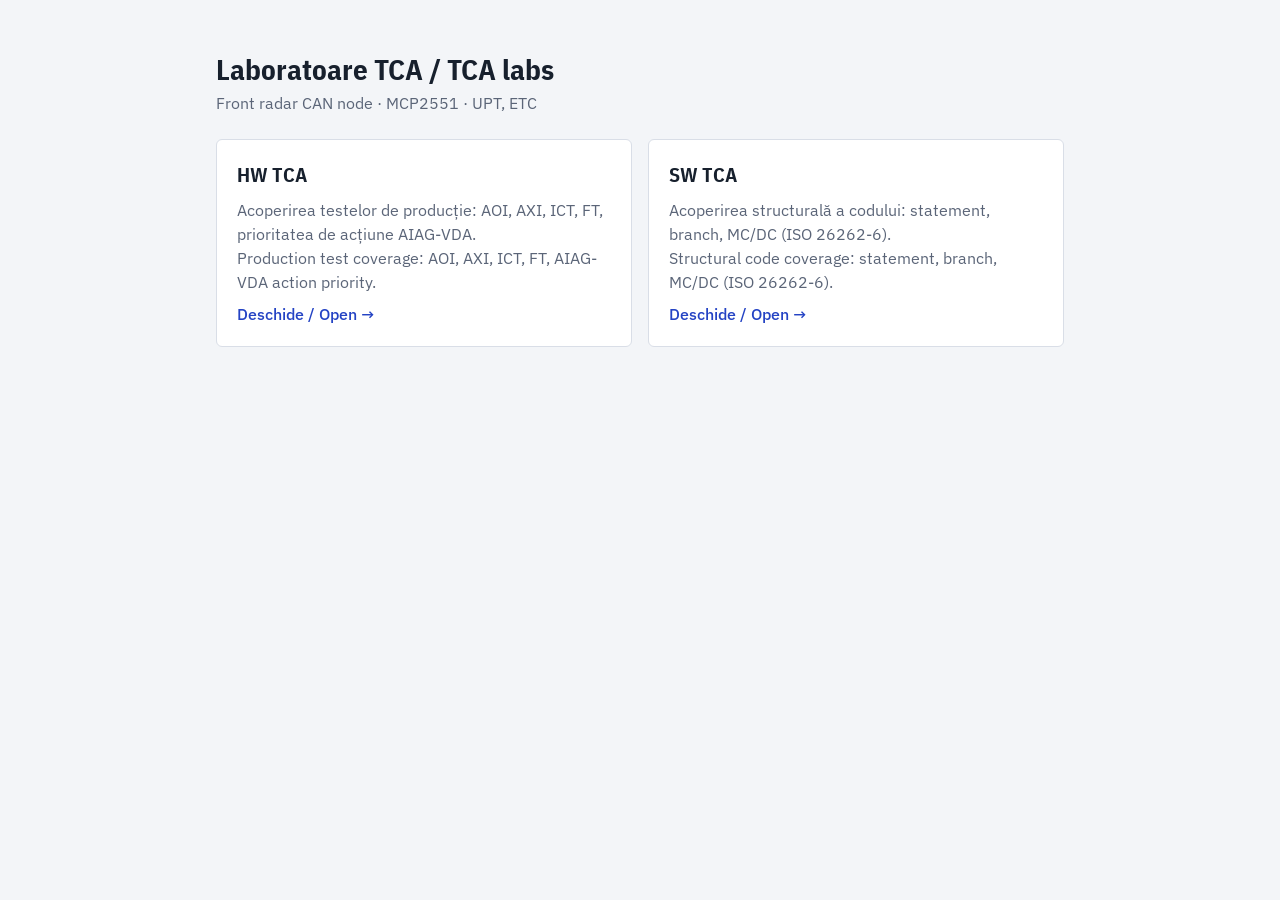
==== commit 7997054b: "Add the HW TCA lab app; move the SW app to /sw/ and add a landing page docs/hw/index.html: failure m" ====
--- a/docs/index.html
+++ b/docs/index.html
@@ -2,1002 +2,32 @@
 <html lang="ro">
 <head>
 <meta charset="utf-8">
-<meta name="viewport" content="width=device-width, initial-scale=1, viewport-fit=cover">
-<title>SW TCA Lab</title>
-<link rel="preconnect" href="https://fonts.googleapis.com">
-<link rel="preconnect" href="https://fonts.gstatic.com" crossorigin>
-<link rel="stylesheet" href="https://fonts.googleapis.com/css2?family=IBM+Plex+Mono:wght@400;500;600&family=IBM+Plex+Sans+Condensed:wght@500;600;700&family=IBM+Plex+Sans:wght@400;500;600&display=swap">
+<meta name="viewport" content="width=device-width, initial-scale=1">
+<title>TCA Labs</title>
+<link rel="stylesheet" href="https://fonts.googleapis.com/css2?family=IBM+Plex+Sans+Condensed:wght@600;700&family=IBM+Plex+Sans:wght@400;500&display=swap">
 <style>
-/* Layout: test-bench workspace. Header with student/variant, tab rail of exercises,
-   requirements + annotated source side by side, test table and coverage readout below. */
-:root {
-  --bg: #F3F5F8;
-  --surface: #FFFFFF;
-  --ink: #17202D;
-  --muted: #5B6578;
-  --line: #D9DEE7;
-  --accent: #2443C4;
-  --accent-ink: #FFFFFF;
-  --accent-soft: #E6EBFB;
-  --code-bg: #F9FAFC;
-  --ok: #1D7F54;
-  --ok-bg: #DFF2E8;
-  --bad: #B83434;
-  --bad-bg: #FBE6E6;
-  --warn: #9A6514;
-  --warn-bg: #FAEFD8;
-  --font-display: "IBM Plex Sans Condensed", "Arial Narrow", "Helvetica Neue", Arial, sans-serif;
-  --font-body: "IBM Plex Sans", "Segoe UI", Helvetica, Arial, sans-serif;
-  --font-mono: "IBM Plex Mono", ui-monospace, "SFMono-Regular", Menlo, Consolas, monospace;
-  --radius: 6px;
-  color-scheme: light;
-}
-@media (prefers-color-scheme: dark) {
-  :root:not([data-theme="light"]) {
-    --bg: #0E131B; --surface: #151C27; --ink: #E5E9F1; --muted: #98A2B4; --line: #2A3343;
-    --accent: #8197FF; --accent-ink: #0E131B; --accent-soft: #1D2747; --code-bg: #111823;
-    --ok: #4BC287; --ok-bg: #12301F; --bad: #F07474; --bad-bg: #3A1B1D; --warn: #E2B15C; --warn-bg: #35290F;
-    color-scheme: dark;
-  }
-}
-:root[data-theme="dark"] {
-  --bg: #0E131B; --surface: #151C27; --ink: #E5E9F1; --muted: #98A2B4; --line: #2A3343;
-  --accent: #8197FF; --accent-ink: #0E131B; --accent-soft: #1D2747; --code-bg: #111823;
-  --ok: #4BC287; --ok-bg: #12301F; --bad: #F07474; --bad-bg: #3A1B1D; --warn: #E2B15C; --warn-bg: #35290F;
-  color-scheme: dark;
-}
+:root { --bg: #F3F5F8; --surface: #FFFFFF; --ink: #17202D; --muted: #5B6578; --line: #D9DEE7; --accent: #2443C4; color-scheme: light; }
+@media (prefers-color-scheme: dark) { :root:not([data-theme="light"]) { --bg: #0E131B; --surface: #151C27; --ink: #E5E9F1; --muted: #98A2B4; --line: #2A3343; --accent: #8197FF; color-scheme: dark; } }
+:root[data-theme="dark"] { --bg: #0E131B; --surface: #151C27; --ink: #E5E9F1; --muted: #98A2B4; --line: #2A3343; --accent: #8197FF; color-scheme: dark; }
 * { box-sizing: border-box; }
-html { -webkit-text-size-adjust: 100%; }
-body {
-  margin: 0; background: var(--bg); color: var(--ink);
-  font: 15px/1.5 var(--font-body);
-}
-.wrap {
-  max-width: 1380px; margin: 0 auto;
-  padding-left: max(16px, env(safe-area-inset-left, 0px));
-  padding-right: max(16px, env(safe-area-inset-right, 0px));
-}
-h1, h2, h3 { font-family: var(--font-display); text-wrap: balance; margin: 0; }
-h1 { font-size: 1.6rem; font-weight: 700; letter-spacing: 0.01em; }
-h2 { font-size: 1.3rem; font-weight: 600; }
-h3 { font-size: 1.02rem; font-weight: 600; }
-p { margin: 0; }
-.muted { color: var(--muted); }
-.mono { font-family: var(--font-mono); }
-.label { font-size: 0.72rem; text-transform: uppercase; letter-spacing: 0.08em; color: var(--muted); font-weight: 600; }
-button, input, select, textarea { font: inherit; color: inherit; }
-:focus-visible { outline: 2px solid var(--accent); outline-offset: 2px; }
-
-/* header */
-header.top { background: var(--surface); border-bottom: 1px solid var(--line); }
-header.top .wrap { display: flex; flex-wrap: wrap; align-items: center; gap: 12px 24px; padding-block: 14px; }
-.brand { display: flex; flex-direction: column; gap: 2px; min-width: 0; }
-.brand .sub { font-size: 0.85rem; color: var(--muted); }
-.student { display: flex; flex-wrap: wrap; align-items: flex-end; gap: 10px; margin-left: auto; }
-.field { display: flex; flex-direction: column; gap: 3px; }
-.field input, .field select { height: 34px; padding: 0 9px; border: 1px solid var(--line); border-radius: var(--radius); background: var(--bg); min-width: 0; }
-.field input.w-name { width: 190px; }
-.field input.w-small { width: 92px; }
-.btn { height: 34px; padding: 0 14px; border-radius: var(--radius); border: 1px solid var(--line); background: var(--surface); cursor: pointer; font-weight: 500; white-space: nowrap; }
-.btn:hover { border-color: var(--accent); }
-.btn.primary { background: var(--accent); color: var(--accent-ink); border-color: var(--accent); }
-.btn.small { height: 28px; padding: 0 10px; font-size: 0.85rem; }
-.btn.ghost { background: transparent; }
-.lang { display: inline-flex; border: 1px solid var(--line); border-radius: var(--radius); overflow: hidden; }
-.lang button { border: 0; background: transparent; padding: 0 10px; height: 32px; cursor: pointer; font-weight: 600; font-size: 0.85rem; }
-.lang button[aria-pressed="true"] { background: var(--accent); color: var(--accent-ink); }
-.chip { display: inline-flex; align-items: center; gap: 6px; height: 24px; padding: 0 9px; border-radius: 999px; font-size: 0.8rem; font-weight: 600; background: var(--accent-soft); color: var(--accent); white-space: nowrap; }
-.chip.ok { background: var(--ok-bg); color: var(--ok); }
-.chip.bad { background: var(--bad-bg); color: var(--bad); }
-.chip.warn { background: var(--warn-bg); color: var(--warn); }
-.chip.neutral { background: var(--bg); color: var(--muted); border: 1px solid var(--line); }
-
-/* tabs */
-nav.tabs { border-bottom: 1px solid var(--line); background: var(--surface); }
-nav.tabs .wrap { display: flex; gap: 4px; overflow-x: auto; }
-nav.tabs button { border: 0; background: transparent; padding: 12px 14px 10px; cursor: pointer; border-bottom: 3px solid transparent; font-family: var(--font-display); font-weight: 600; font-size: 0.98rem; color: var(--muted); white-space: nowrap; }
-nav.tabs button .num { font-family: var(--font-mono); font-size: 0.8rem; margin-right: 6px; }
-nav.tabs button[aria-selected="true"] { color: var(--ink); border-bottom-color: var(--accent); }
-nav.tabs button:disabled { opacity: 0.45; cursor: not-allowed; }
-
-main .wrap { padding-block: 22px 48px; display: flex; flex-direction: column; gap: 18px; }
-.panel { background: var(--surface); border: 1px solid var(--line); border-radius: var(--radius); padding: 18px; min-width: 0; }
-.grid2 { display: grid; grid-template-columns: minmax(0, 5fr) minmax(0, 7fr); gap: 18px; align-items: start; }
-@media (max-width: 1000px) { .grid2 { grid-template-columns: minmax(0, 1fr); } }
-.stack { display: flex; flex-direction: column; gap: 12px; min-width: 0; }
-.row { display: flex; flex-wrap: wrap; gap: 10px; align-items: center; }
-
-/* intro */
-.intro { max-width: 70ch; display: flex; flex-direction: column; gap: 12px; }
-.steps { display: grid; grid-template-columns: repeat(auto-fit, minmax(230px, 1fr)); gap: 12px; }
-.step { border: 1px solid var(--line); border-radius: var(--radius); padding: 14px; background: var(--surface); display: flex; flex-direction: column; gap: 6px; }
-.step .fn { font-family: var(--font-mono); font-size: 0.85rem; color: var(--accent); }
-.notice { border-left: 3px solid var(--accent); background: var(--accent-soft); padding: 10px 14px; border-radius: 0 var(--radius) var(--radius) 0; }
-.notice.bad { border-left-color: var(--bad); background: var(--bad-bg); }
-
-/* requirements */
-.req { display: grid; grid-template-columns: auto minmax(0, 1fr); gap: 4px 10px; padding: 8px 0; border-top: 1px solid var(--line); }
-.req:first-child { border-top: 0; }
-.req .id { font-family: var(--font-mono); font-size: 0.82rem; font-weight: 600; color: var(--accent); white-space: nowrap; padding-top: 1px; }
-.req .txt { font-size: 0.93rem; }
-.task { font-size: 0.95rem; display: flex; flex-direction: column; gap: 6px; }
-.task ol { margin: 0; padding-left: 1.2em; display: flex; flex-direction: column; gap: 3px; }
-
-/* code */
-.code { background: var(--code-bg); border: 1px solid var(--line); border-radius: var(--radius); overflow-x: auto; font-family: var(--font-mono); font-size: 0.83rem; line-height: 1.6; }
-.code table { border-collapse: collapse; width: 100%; }
-.code td { padding: 0 10px; white-space: pre; vertical-align: top; }
-.code td.n { color: var(--muted); text-align: right; width: 1%; user-select: none; border-right: 1px solid var(--line); }
-.code td.h { text-align: right; width: 1%; user-select: none; color: var(--muted); }
-.code td.d { width: 1%; user-select: none; }
-.code tr.ctx td { color: var(--muted); }
-.code tr.hit td.src { background: var(--ok-bg); }
-.code tr.miss td.src { background: var(--bad-bg); }
-.code tr.part td.src { background: var(--warn-bg); }
-.code tr.miss td.h { color: var(--bad); font-weight: 600; }
-.code .sep td { height: 8px; border-bottom: 1px dashed var(--line); }
-.tf { display: inline-flex; gap: 3px; }
-.tf span { display: inline-block; min-width: 1.5em; text-align: center; border-radius: 3px; font-size: 0.72rem; font-weight: 600; line-height: 1.5; padding: 0 3px; }
-.tf .y { background: var(--ok-bg); color: var(--ok); }
-.tf .n0 { background: var(--bad-bg); color: var(--bad); }
-.legend { display: flex; flex-wrap: wrap; gap: 6px 14px; font-size: 0.8rem; color: var(--muted); }
-.legend i { display: inline-block; width: 12px; height: 12px; border-radius: 2px; vertical-align: -2px; margin-right: 5px; }
-
-/* tests */
-.tablewrap { overflow-x: auto; border: 1px solid var(--line); border-radius: var(--radius); }
-table.tests { border-collapse: collapse; width: 100%; font-size: 0.9rem; }
-table.tests th { text-align: left; font-size: 0.72rem; text-transform: uppercase; letter-spacing: 0.06em; color: var(--muted); padding: 8px; border-bottom: 1px solid var(--line); background: var(--bg); white-space: nowrap; }
-table.tests td { padding: 6px 8px; border-bottom: 1px solid var(--line); vertical-align: middle; }
-table.tests tr:last-child td { border-bottom: 0; }
-table.tests input, table.tests select { height: 30px; border: 1px solid var(--line); border-radius: 4px; background: var(--surface); padding: 0 6px; font-family: var(--font-mono); font-size: 0.85rem; }
-table.tests input { width: 108px; }
-table.tests input.invalid { border-color: var(--bad); background: var(--bad-bg); }
-table.tests td.tid { font-family: var(--font-mono); font-weight: 600; white-space: nowrap; }
-table.tests td.act { font-family: var(--font-mono); white-space: nowrap; }
-.xbtn { border: 0; background: transparent; cursor: pointer; color: var(--muted); font-size: 1.1rem; padding: 0 4px; }
-.xbtn:hover { color: var(--bad); }
-
-/* metrics */
-.meters { display: grid; grid-template-columns: repeat(auto-fit, minmax(190px, 1fr)); gap: 12px; }
-.meter { border: 1px solid var(--line); border-radius: var(--radius); padding: 12px; display: flex; flex-direction: column; gap: 6px; background: var(--surface); }
-.meter .val { font-family: var(--font-mono); font-size: 1.35rem; font-weight: 600; font-variant-numeric: tabular-nums; }
-.meter .frac { font-family: var(--font-mono); font-size: 0.85rem; color: var(--muted); font-variant-numeric: tabular-nums; }
-.bar { height: 6px; border-radius: 3px; background: var(--line); overflow: hidden; }
-.bar > i { display: block; height: 100%; background: var(--warn); }
-.meter.full .bar > i { background: var(--ok); }
-.meter.full .val { color: var(--ok); }
-.findings { display: grid; grid-template-columns: repeat(auto-fit, minmax(300px, 1fr)); gap: 14px; }
-.findings ul { margin: 6px 0 0; padding-left: 1.1em; font-size: 0.9rem; display: flex; flex-direction: column; gap: 3px; }
-table.tt { border-collapse: collapse; font-family: var(--font-mono); font-size: 0.82rem; margin-top: 6px; }
-table.tt th, table.tt td { border: 1px solid var(--line); padding: 3px 8px; text-align: center; white-space: nowrap; }
-table.tt th { background: var(--bg); font-weight: 600; }
-table.tt td.c-y { color: var(--ok); }
-table.tt td.c-n { color: var(--bad); }
-.condlist { display: flex; flex-direction: column; gap: 4px; margin-top: 8px; font-size: 0.88rem; }
-.condlist div { display: flex; gap: 8px; align-items: baseline; flex-wrap: wrap; }
-textarea { width: 100%; min-height: 84px; border: 1px solid var(--line); border-radius: var(--radius); background: var(--bg); padding: 8px 10px; resize: vertical; }
-.formgrid { display: grid; grid-template-columns: repeat(auto-fit, minmax(170px, 1fr)); gap: 10px; }
-.formgrid .field input, .formgrid .field select { width: 100%; }
-.report-frame { border: 1px solid var(--line); border-radius: var(--radius); background: var(--surface); padding: 18px; overflow-x: auto; }
-.toast { position: fixed; right: max(16px, env(safe-area-inset-right, 0px)); bottom: calc(16px + env(safe-area-inset-bottom, 0px)); background: var(--ink); color: var(--bg); padding: 10px 14px; border-radius: var(--radius); font-size: 0.9rem; z-index: 20; }
-@media (prefers-reduced-motion: no-preference) { .bar > i { transition: width 0.35s ease; } }
-@media (max-width: 640px) {
-  .student { margin-left: 0; }
-  .field input.w-name { width: 150px; }
-}
+body { margin: 0; background: var(--bg); color: var(--ink); font: 16px/1.5 "IBM Plex Sans", "Segoe UI", Arial, sans-serif; }
+main { max-width: 880px; margin: 0 auto; padding: 48px 16px; display: flex; flex-direction: column; gap: 24px; }
+h1, h2 { font-family: "IBM Plex Sans Condensed", "Arial Narrow", Arial, sans-serif; margin: 0; }
+h1 { font-size: 1.8rem; } h2 { font-size: 1.25rem; }
+p { margin: 0; color: var(--muted); }
+.cards { display: grid; grid-template-columns: repeat(auto-fit, minmax(260px, 1fr)); gap: 16px; }
+a.card { display: flex; flex-direction: column; gap: 8px; padding: 20px; background: var(--surface); border: 1px solid var(--line); border-radius: 6px; color: inherit; text-decoration: none; }
+a.card:hover, a.card:focus-visible { border-color: var(--accent); outline: none; }
+.go { color: var(--accent); font-weight: 500; margin-top: auto; }
 </style>
 </head>
 <body>
-<header class="top">
-  <div class="wrap">
-    <div class="brand">
-      <h1>SW TCA Lab</h1>
-      <span class="sub" data-i18n="subtitle"></span>
-    </div>
-    <form class="student" id="studentForm" autocomplete="off">
-      <div class="field"><label class="label" for="stName" data-i18n="name"></label><input id="stName" class="w-name"></div>
-      <div class="field"><label class="label" for="stGroup" data-i18n="group"></label><input id="stGroup" class="w-small"></div>
-      <div class="field"><label class="label" for="stVariant" data-i18n="variant"></label><input id="stVariant" class="w-small mono" placeholder="V1"></div>
-      <button class="btn primary" id="loadVariant" type="submit" data-i18n="load"></button>
-      <div class="lang" role="group" aria-label="Language">
-        <button type="button" id="langRo" aria-pressed="true">RO</button>
-        <button type="button" id="langEn" aria-pressed="false">EN</button>
-      </div>
-    </form>
+<main>
+  <div><h1>Laboratoare TCA / TCA labs</h1><p>Front radar CAN node · MCP2551 · UPT, ETC</p></div>
+  <div class="cards">
+    <a class="card" href="hw/"><h2>HW TCA</h2><p>Acoperirea testelor de producție: AOI, AXI, ICT, FT, prioritatea de acțiune AIAG-VDA.<br>Production test coverage: AOI, AXI, ICT, FT, AIAG-VDA action priority.</p><span class="go">Deschide / Open →</span></a>
+    <a class="card" href="sw/"><h2>SW TCA</h2><p>Acoperirea structurală a codului: statement, branch, MC/DC (ISO 26262-6).<br>Structural code coverage: statement, branch, MC/DC (ISO 26262-6).</p><span class="go">Deschide / Open →</span></a>
   </div>
-</header>
-<nav class="tabs" aria-label="Exercises">
-  <div class="wrap" role="tablist" id="tabs"></div>
-</nav>
-<main><div class="wrap" id="view"></div></main>
-<div class="toast" id="toast" hidden></div>
-
-<script>
-"use strict";
-
-/* ---------------------------------------------------------------- i18n */
-const I18N = {
-  ro: {
-    subtitle: "Analiza acoperirii testelor software · firmware-ul nodului CAN al unui radar frontal",
-    name: "Nume și prenume", group: "Grupa", variant: "Varianta", load: "Încarcă varianta",
-    tabStart: "Start", tabF1: "F1 validare cadru", tabF2: "F2 plauzibilitate", tabF3: "F3 stare CAN", tabInt: "Integrare", tabReport: "Raport",
-    badVariant: "Codul de variantă nu există. Folosește codul primit la laborator (de exemplu V3).",
-    variantLoaded: "Varianta {v} a fost încărcată.",
-    introTitle: "Analiza acoperirii testelor software",
-    introP1: "Lucrezi pe firmware-ul unui nod CAN care transmite datele unui radar frontal (ASIL B). Pentru fiecare funcție scrii teste pornind de la cerințe, le rulezi și urmărești ce parte din cod au exercitat.",
-    introP2: "Aplicația măsoară acoperirea de instrucțiuni (statement), de decizii (branch) și MC/DC, ca un instrument de acoperire real. Codul afișat este exact codul testat.",
-    introP3: "Introdu numele, grupa și codul de variantă primit la laborator, apoi apasă „Încarcă varianta”. Lucrul se salvează în acest browser.",
-    introSteps: "Exercițiile",
-    s1: "Instrucțiuni și decizii: de ce 100% statement nu ajunge.",
-    s2: "MC/DC: fiecare condiție trebuie să influențeze singură rezultatul.",
-    s3: "Teste derivate din cerințe, valori la limită și raport de defect.",
-    s4: "Integrare: acoperirea funcțiilor și a apelurilor, justificarea codului neacoperit.",
-    s5: "Raportul final, de descărcat și predat.",
-    requirements: "Cerințe", task: "Ce ai de făcut", code: "Cod testat",
-    legendHit: "executat", legendMiss: "neexecutat", legendPart: "decizie parțial acoperită",
-    legendTF: "T / F = rezultatul deciziei a fost true / false",
-    tests: "Teste", addTest: "Adaugă test", run: "Rulează testele",
-    colId: "Test", colExpected: "Rezultat așteptat", colReq: "Cerință", colActual: "Rezultat obținut", colVerdict: "Verdict",
-    pass: "PASS", fail: "FAIL", noExp: "fără așteptat", invalid: "intrare invalidă",
-    results: "Rezultatul rulării", notRun: "Testele nu au fost încă rulate. Apasă „Rulează testele”.",
-    mStmt: "Statement", mDec: "Decizii (branch)", mMcdc: "MC/DC (condiții)", mReq: "Cerințe testate",
-    mFunc: "Funcții apelate", mCall: "Apeluri executate",
-    uncoveredLines: "Instrucțiuni neexecutate", missingOutcomes: "Rezultate de decizie lipsă", mcdcTitle: "MC/DC: tabel de adevăr",
-    reqMissing: "Cerințe fără test", none: "niciuna",
-    shown: "demonstrată prin perechea", notShown: "nedemonstrată",
-    line: "linia", decision: "decizia", outcome: "rezultat",
-    notes: "Observații (apar în raport)",
-    asilTitle: "Înainte de teste: ce cere ISO 26262-6 pentru ASIL B?",
-    asilHint: "Alege nivelul de recomandare pentru fiecare metrică la nivel de unitate software. Răspunsul apare în raport.",
-    hr: "++ puternic recomandat", r: "+ recomandat", nr: "o fără recomandare", choose: "alege",
-    bugTitle: "Raport de defect",
-    bugHint: "Dacă un test pică, descrie defectul. Comparația o faci pe baza cerinței.",
-    bugTest: "Testul care pică", bugLine: "Linia suspectă", bugFix: "Corecția propusă (cod C)", bugDesc: "Descriere: cerință, rezultat obținut, rezultat așteptat",
-    justTitle: "Justificarea codului neacoperit",
-    justHint: "Pentru fiecare instrucțiune care rămâne neacoperită: de ce nu poate fi atinsă și de ce e acceptabil (ISO 26262-6 cere fie teste suplimentare, fie o justificare).",
-    funcTitle: "Acoperirea funcțiilor și a apelurilor", called: "apelată", notCalled: "neapelată", exec: "executat", notExec: "neexecutat",
-    reportTitle: "Raport de laborator", download: "Descarcă raportul (.html)", copy: "Copiază textul raportului",
-    copied: "Textul raportului a fost copiat.", copyFail: "Copierea nu a mers. Selectează textul de mai jos și copiază-l manual.",
-    reportHint: "Descarcă raportul și predă-l conform indicațiilor de la laborator. Raportul conține testele, acoperirea și răspunsurile tale.",
-    student: "Student", generated: "Generat", answer: "Răspuns", summary: "Rezumat",
-    exampleRow: "exemplu",
-    deleteTest: "Șterge testul",
-    t1: ["Citește cerințele SWR-F1 și scrie câte un test pentru fiecare.", "Rulează testele și urmărește acoperirea. Atinge întâi 100% statement.", "Verifică deciziile: au toate rezultatul true și false? Dacă nu, adaugă testul lipsă și spune ce cerință acoperă.", "Notează în observații de ce 100% statement nu era suficient."],
-    t2: ["Atinge 100% decizii pentru sensor_value_plausible.", "Uită-te în tabelul de adevăr de la linia 28: ce condiții nu sunt încă demonstrate?", "Adaugă teste până când fiecare condiție are o pereche de teste care diferă doar în ea și dau rezultate diferite (MC/DC). Ținta minimă: N + 1 teste pentru N condiții.", "Adaugă și testele la limită din cerințe (valori exact la prag și imediat peste)."],
-    t3: ["Scrie testele pornind strict de la cerințele SWR-F3, inclusiv valorile la limită (127/128, 255/256).", "Rulează și verifică acoperirea cerută pentru ASIL B.", "Dacă un test pică, completează raportul de defect: ce cerință e încălcată, pe ce linie e defectul și cum îl corectezi."],
-    t4: ["Scrie teste de integrare pentru can_rx_handler (intrările combină un cadru CAN, contextul senzorului și contoarele de erori).", "Urmărește ce funcții și ce apeluri au fost executate. Ținta: toate funcțiile și toate apelurile.", "Pentru liniile care rămân neacoperite scrie justificarea."]
-  },
-  en: {
-    subtitle: "Software test coverage analysis · firmware of a front-radar CAN node",
-    name: "Full name", group: "Group", variant: "Variant", load: "Load variant",
-    tabStart: "Start", tabF1: "F1 frame check", tabF2: "F2 plausibility", tabF3: "F3 CAN state", tabInt: "Integration", tabReport: "Report",
-    badVariant: "This variant code does not exist. Use the code you received in the lab (for example V3).",
-    variantLoaded: "Variant {v} loaded.",
-    introTitle: "Software test coverage analysis",
-    introP1: "You work on the firmware of a CAN node that transmits the data of a front radar (ASIL B). For every function you write tests from the requirements, run them and see which part of the code they exercised.",
-    introP2: "The app measures statement, decision (branch) and MC/DC coverage, like a real coverage tool. The code you see is exactly the code under test.",
-    introP3: "Enter your name, group and the variant code you received in the lab, then press “Load variant”. Your work is saved in this browser.",
-    introSteps: "Exercises",
-    s1: "Statements and decisions: why 100% statement coverage is not enough.",
-    s2: "MC/DC: every condition must independently affect the outcome.",
-    s3: "Requirement-based tests, boundary values and a defect report.",
-    s4: "Integration: function and call coverage, justification of uncovered code.",
-    s5: "The final report, to download and hand in.",
-    requirements: "Requirements", task: "What to do", code: "Code under test",
-    legendHit: "executed", legendMiss: "not executed", legendPart: "decision partly covered",
-    legendTF: "T / F = the decision evaluated to true / false",
-    tests: "Tests", addTest: "Add test", run: "Run tests",
-    colId: "Test", colExpected: "Expected result", colReq: "Requirement", colActual: "Actual result", colVerdict: "Verdict",
-    pass: "PASS", fail: "FAIL", noExp: "no expected", invalid: "invalid input",
-    results: "Run result", notRun: "The tests have not been run yet. Press “Run tests”.",
-    mStmt: "Statement", mDec: "Decision (branch)", mMcdc: "MC/DC (conditions)", mReq: "Requirements tested",
-    mFunc: "Functions called", mCall: "Calls executed",
-    uncoveredLines: "Statements not executed", missingOutcomes: "Missing decision outcomes", mcdcTitle: "MC/DC: truth table",
-    reqMissing: "Requirements without a test", none: "none",
-    shown: "shown by the pair", notShown: "not shown",
-    line: "line", decision: "decision", outcome: "outcome",
-    notes: "Notes (included in the report)",
-    asilTitle: "Before testing: what does ISO 26262-6 require for ASIL B?",
-    asilHint: "Choose the recommendation level of each metric at software unit level. Your answer goes into the report.",
-    hr: "++ highly recommended", r: "+ recommended", nr: "o no recommendation", choose: "choose",
-    bugTitle: "Defect report",
-    bugHint: "If a test fails, describe the defect. Compare against the requirement.",
-    bugTest: "Failing test", bugLine: "Suspected line", bugFix: "Proposed fix (C code)", bugDesc: "Description: requirement, actual result, expected result",
-    justTitle: "Justification of uncovered code",
-    justHint: "For every statement that stays uncovered: why it cannot be reached and why that is acceptable (ISO 26262-6 asks for either additional tests or a rationale).",
-    funcTitle: "Function and call coverage", called: "called", notCalled: "not called", exec: "executed", notExec: "not executed",
-    reportTitle: "Lab report", download: "Download report (.html)", copy: "Copy report text",
-    copied: "Report text copied.", copyFail: "Copy did not work. Select the text below and copy it manually.",
-    reportHint: "Download the report and hand it in as instructed in the lab. It contains your tests, coverage and answers.",
-    student: "Student", generated: "Generated", answer: "Answer", summary: "Summary",
-    exampleRow: "example",
-    deleteTest: "Delete test",
-    t1: ["Read requirements SWR-F1 and write one test for each.", "Run the tests and watch the coverage. Reach 100% statement coverage first.", "Check the decisions: did each one evaluate to true and to false? If not, add the missing test and state which requirement it covers.", "Write in the notes why 100% statement coverage was not enough."],
-    t2: ["Reach 100% decision coverage for sensor_value_plausible.", "Look at the truth table of line 28: which conditions are not shown yet?", "Add tests until every condition has a pair of tests that differ only in that condition and give different outcomes (MC/DC). Minimum target: N + 1 tests for N conditions.", "Add the boundary tests from the requirements (values exactly at the limit and just beyond)."],
-    t3: ["Write the tests strictly from requirements SWR-F3, including boundary values (127/128, 255/256).", "Run them and check the coverage required for ASIL B.", "If a test fails, fill in the defect report: which requirement is violated, on which line the defect is and how you would fix it."],
-    t4: ["Write integration tests for can_rx_handler (the inputs combine a CAN frame, the sensor context and the error counters).", "Watch which functions and calls were executed. Target: every function and every call.", "Write the justification for the lines that stay uncovered."]
-  }
-};
-let LANG = "ro";
-const t = (k) => (I18N[LANG][k] !== undefined ? I18N[LANG][k] : k);
-
-/* ---------------------------------------------------------------- variants */
-const SIGNALS = {
-  dist: { comment: "/* Front radar, object longitudinal distance, unit 0.1 m */", min: 2, max: 2500, step: 80,
-          cMin: "/*   0.2 m */", cMax: "/* 250.0 m */", cStep: "/*   8.0 m per 72 ms cycle */",
-          r1: "An object longitudinal distance lower than 2 (0.2 m) shall be rejected as implausible.",
-          r2: "An object longitudinal distance greater than 2500 (250.0 m) shall be rejected as implausible.",
-          r4: "For every following measurement cycle, a distance within the range shall be accepted only if |value - previous| <= 80 (8.0 m)." },
-  vrel: { comment: "/* Front radar, object relative velocity, unit 0.1 m/s */", min: -1111, max: 556, step: 14,
-          cMin: "/* -111.1 m/s (-400 km/h) */", cMax: "/*   55.6 m/s (+200 km/h) */", cStep: "/*    1.4 m/s per 72 ms cycle */",
-          r1: "An object relative velocity lower than -1111 (-111.1 m/s) shall be rejected as implausible.",
-          r2: "An object relative velocity greater than 556 (55.6 m/s) shall be rejected as implausible.",
-          r4: "For every following measurement cycle, a velocity within the range shall be accepted only if |value - previous| <= 14 (1.4 m/s)." },
-  lat:  { comment: "/* Front radar, object lateral distance, unit 0.1 m */", min: -700, max: 700, step: 7,
-          cMin: "/* -70.0 m */", cMax: "/*  70.0 m */", cStep: "/*   0.7 m per 72 ms cycle */",
-          r1: "An object lateral distance lower than -700 (-70.0 m) shall be rejected as implausible.",
-          r2: "An object lateral distance greater than 700 (70.0 m) shall be rejected as implausible.",
-          r4: "For every following measurement cycle, a lateral distance within the range shall be accepted only if |value - previous| <= 7 (0.7 m)." }
-};
-const VARIANTS = {
-  V1: { sig: "dist", bug: "A" }, V2: { sig: "dist", bug: "B" },
-  V3: { sig: "vrel", bug: "C" }, V4: { sig: "vrel", bug: "A" },
-  V5: { sig: "lat",  bug: "B" }, V6: { sig: "lat",  bug: "C" }
-};
-const fmtDef = (n) => (n < 0 ? "(" + n + ")" : String(n));
-const pad = (s, n) => (s + " ".repeat(Math.max(0, n - s.length)));
-
-/* ---------------------------------------------------------------- code listings */
-function codeF1() {
-  return {
-    ctx: ["#define CAN_MAX_DLC        8u", "#define CAN_STD_ID_MAX     0x7FFu", "#define CAN_EXT_ID_MAX     0x1FFFFFFFu"],
-    lines: [
-      [3, "/* F1 - ASIL B */"], [4, "bool can_frame_is_valid(uint32_t id, uint8_t dlc, bool extended)"], [5, "{"],
-      [6, "    uint32_t max_id = CAN_STD_ID_MAX;", 1], [7, ""],
-      [8, "    if (extended) {", 1, "F1.8"], [9, "        max_id = CAN_EXT_ID_MAX;", 1], [10, "    }"],
-      [11, "    if (dlc > CAN_MAX_DLC) {", 1, "F1.11"], [12, "        return false;", 1], [13, "    }"],
-      [14, "    if (id > max_id) {", 1, "F1.14"], [15, "        return false;", 1], [16, "    }"],
-      [17, "    return true;", 1], [18, "}"]
-    ]
-  };
-}
-function codeF2(v) {
-  const s = SIGNALS[v.sig];
-  return {
-    ctx: [s.comment,
-      pad("#define SENSOR_MIN", 27) + pad(fmtDef(s.min), 9) + s.cMin,
-      pad("#define SENSOR_MAX", 27) + pad(fmtDef(s.max), 9) + s.cMax,
-      pad("#define SENSOR_MAX_STEP", 27) + pad(fmtDef(s.step), 9) + s.cStep],
-    lines: [
-      [20, "/* F2 - ASIL B */"], [21, "bool sensor_value_plausible(int16_t value, int16_t previous, bool first_sample)"], [22, "{"],
-      [23, "    int32_t delta = (int32_t)value - (int32_t)previous;", 1], [24, ""],
-      [25, "    if (delta < 0) {", 1, "F2.25"], [26, "        delta = -delta;", 1], [27, "    }"],
-      [28, "    if ((value >= SENSOR_MIN) && (value <= SENSOR_MAX) &&", 1, "F2.28"],
-      [29, "        (first_sample || (delta <= SENSOR_MAX_STEP))) {"],
-      [30, "        return true;", 1], [31, "    }"], [32, "    return false;", 1], [33, "}"]
-    ]
-  };
-}
-function f3Ops(v) {
-  return {
-    busoff: v.bug === "A" ? ">=" : ">",
-    tecP: v.bug === "B" ? ">=" : ">",
-    recP: v.bug === "C" ? ">=" : ">"
-  };
-}
-function codeF3(v) {
-  const o = f3Ops(v);
-  return {
-    ctx: ["#define CAN_PASSIVE_LIMIT  127u", "#define CAN_BUSOFF_LIMIT   255u"],
-    lines: [
-      [35, "/* F3 - ASIL B */"], [36, "can_err_state_t can_error_state(uint16_t tec, uint16_t rec)"], [37, "{"],
-      [38, "    if (tec " + o.busoff + " CAN_BUSOFF_LIMIT) {", 1, "F3.38"], [39, "        return CAN_STATE_BUS_OFF;", 1], [40, "    }"],
-      [41, "    if ((tec " + o.tecP + " CAN_PASSIVE_LIMIT) || (rec " + o.recP + " CAN_PASSIVE_LIMIT)) {", 1, "F3.41"],
-      [42, "        return CAN_STATE_ERROR_PASSIVE;", 1], [43, "    }"], [44, "    return CAN_STATE_ERROR_ACTIVE;", 1], [45, "}"]
-    ]
-  };
-}
-function codeInt() {
-  return {
-    ctx: ["/* calls: can_error_state(), can_frame_is_valid(), sensor_value_plausible() */"],
-    lines: [
-      [47, "/* Integration */"], [48, "rx_result_t can_rx_handler(const can_msg_t *msg, const sensor_ctx_t *ctx,"],
-      [49, "                           uint16_t tec, uint16_t rec)"], [50, "{"],
-      [51, "    rx_result_t result = RX_REJECTED;", 1], [52, "    can_err_state_t state = can_error_state(tec, rec);", 1], [53, ""],
-      [54, "    switch (state) {", 1, "I.54"], [55, "    case CAN_STATE_ERROR_ACTIVE:"], [56, "    case CAN_STATE_ERROR_PASSIVE:"],
-      [57, "        if (can_frame_is_valid(msg->id, msg->dlc, msg->extended) &&", 1, "I.57"],
-      [58, "            sensor_value_plausible(msg->value, ctx->previous, ctx->first_sample)) {"],
-      [59, "            result = RX_ACCEPTED;", 1], [60, "        }"], [61, "        break;", 1],
-      [62, "    case CAN_STATE_BUS_OFF:"], [63, "        result = RX_BUS_OFF;", 1], [64, "        break;", 1],
-      [65, "    default:"], [66, "        /* Defensive: unreachable for the states returned by can_error_state() */"],
-      [67, "        result = RX_FAULT;", 1], [68, "        break;", 1], [69, "    }"], [70, "    return result;", 1], [71, "}"]
-    ]
-  };
-}
-
-/* ---------------------------------------------------------------- instrumented functions */
-function newTrace() { return { lines: new Set(), dec: [], funcs: new Set(), calls: new Set() }; }
-function rec(tr, id, vals, out) { tr.dec.push({ id: id, vals: vals, out: out }); }
-
-function F1(id, dlc, ext, tr) {
-  tr.funcs.add("can_frame_is_valid");
-  tr.lines.add(6); let maxId = 0x7FF;
-  tr.lines.add(8); rec(tr, "F1.8", [ext], ext);
-  if (ext) { tr.lines.add(9); maxId = 0x1FFFFFFF; }
-  tr.lines.add(11); const c2 = dlc > 8; rec(tr, "F1.11", [c2], c2);
-  if (c2) { tr.lines.add(12); return false; }
-  tr.lines.add(14); const c3 = id > maxId; rec(tr, "F1.14", [c3], c3);
-  if (c3) { tr.lines.add(15); return false; }
-  tr.lines.add(17); return true;
-}
-function F2(value, previous, first, v, tr) {
-  const s = SIGNALS[v.sig];
-  tr.funcs.add("sensor_value_plausible");
-  tr.lines.add(23); let delta = value - previous;
-  tr.lines.add(25); const c = delta < 0; rec(tr, "F2.25", [c], c);
-  if (c) { tr.lines.add(26); delta = -delta; }
-  tr.lines.add(28);
-  const vals = [undefined, undefined, undefined, undefined]; let r;
-  vals[0] = value >= s.min;
-  if (!vals[0]) r = false;
-  else {
-    vals[1] = value <= s.max;
-    if (!vals[1]) r = false;
-    else {
-      vals[2] = first;
-      if (vals[2]) r = true;
-      else { vals[3] = delta <= s.step; r = vals[3]; }
-    }
-  }
-  rec(tr, "F2.28", vals, r);
-  if (r) { tr.lines.add(30); return true; }
-  tr.lines.add(32); return false;
-}
-const cmp = (op, a, b) => (op === ">=" ? a >= b : a > b);
-function F3(tec, recv, v, tr) {
-  const o = f3Ops(v);
-  tr.funcs.add("can_error_state");
-  tr.lines.add(38); const c = cmp(o.busoff, tec, 255); rec(tr, "F3.38", [c], c);
-  if (c) { tr.lines.add(39); return "BUS_OFF"; }
-  tr.lines.add(41);
-  const vals = [undefined, undefined]; let r;
-  vals[0] = cmp(o.tecP, tec, 127);
-  if (vals[0]) r = true; else { vals[1] = cmp(o.recP, recv, 127); r = vals[1]; }
-  rec(tr, "F3.41", vals, r);
-  if (r) { tr.lines.add(42); return "ERROR_PASSIVE"; }
-  tr.lines.add(44); return "ERROR_ACTIVE";
-}
-function HANDLER(inp, v, tr) {
-  tr.funcs.add("can_rx_handler");
-  const own = newTrace();               /* trace of the handler itself */
-  own.lines.add(51); let result = "RX_REJECTED";
-  own.lines.add(52); tr.calls.add("C1"); const state = F3(inp.tec, inp.rec, v, tr);
-  own.lines.add(54);
-  if (state === "ERROR_ACTIVE" || state === "ERROR_PASSIVE") {
-    rec(own, "I.54", ["ACTIVE/PASSIVE"], "ACTIVE/PASSIVE");
-    own.lines.add(57);
-    const vals = [undefined, undefined]; let r;
-    tr.calls.add("C2"); vals[0] = F1(inp.id, inp.dlc, inp.extended, tr);
-    if (!vals[0]) r = false;
-    else { tr.calls.add("C3"); vals[1] = F2(inp.value, inp.previous, inp.first_sample, v, tr); r = vals[1]; }
-    rec(own, "I.57", vals, r);
-    if (r) { own.lines.add(59); result = "RX_ACCEPTED"; }
-    own.lines.add(61);
-  } else if (state === "BUS_OFF") {
-    rec(own, "I.54", ["BUS_OFF"], "BUS_OFF");
-    own.lines.add(63); result = "RX_BUS_OFF"; own.lines.add(64);
-  } else {
-    rec(own, "I.54", ["default"], "default");
-    own.lines.add(67); result = "RX_FAULT"; own.lines.add(68);
-  }
-  own.lines.add(70);
-  tr.handler = own;
-  return result;
-}
-
-/* ---------------------------------------------------------------- exercise definitions */
-const BOOL = ["true", "false"];
-const EX = {
-  f1: {
-    tab: "tabF1", num: "1", fn: "can_frame_is_valid", task: "t1", code: () => codeF1(),
-    inputs: [{ k: "id", type: "u32", hex: true }, { k: "dlc", type: "u8" }, { k: "extended", type: "bool" }],
-    outputs: BOOL,
-    reqs: () => [
-      ["SWR-F1-01", "The function shall reject a frame whose data length code (DLC) is greater than 8."],
-      ["SWR-F1-02", "For a standard frame, the function shall reject an identifier greater than 0x7FF."],
-      ["SWR-F1-03", "For an extended frame, the function shall reject an identifier greater than 0x1FFFFFFF."],
-      ["SWR-F1-04", "The function shall accept every frame that is not rejected by SWR-F1-01 to SWR-F1-03."]],
-    decisions: { "F1.8": { line: 8, conds: ["extended"] }, "F1.11": { line: 11, conds: ["dlc > CAN_MAX_DLC"] }, "F1.14": { line: 14, conds: ["id > max_id"] } },
-    exec: (i, v, tr) => String(F1(i.id, i.dlc, i.extended, tr)),
-    example: { inputs: { id: "0x100", dlc: "9", extended: "true" }, expected: "false", req: "SWR-F1-01" }
-  },
-  f2: {
-    tab: "tabF2", num: "2", fn: "sensor_value_plausible", task: "t2", code: (v) => codeF2(v),
-    inputs: [{ k: "value", type: "i16" }, { k: "previous", type: "i16" }, { k: "first_sample", type: "bool" }],
-    outputs: BOOL,
-    reqs: (v) => {
-      const s = SIGNALS[v.sig];
-      return [["SWR-F2-01", s.r1], ["SWR-F2-02", s.r2],
-        ["SWR-F2-03", "For the first detection of an object, every value within the range shall be accepted."],
-        ["SWR-F2-04", s.r4]];
-    },
-    decisions: (v) => ({ "F2.25": { line: 25, conds: ["delta < 0"] },
-      "F2.28": { line: 28, conds: ["value >= SENSOR_MIN", "value <= SENSOR_MAX", "first_sample", "delta <= SENSOR_MAX_STEP"] } }),
-    exec: (i, v, tr) => String(F2(i.value, i.previous, i.first_sample, v, tr))
-  },
-  f3: {
-    tab: "tabF3", num: "3", fn: "can_error_state", task: "t3", code: (v) => codeF3(v),
-    inputs: [{ k: "tec", type: "u16" }, { k: "rec", type: "u16" }],
-    outputs: ["ERROR_ACTIVE", "ERROR_PASSIVE", "BUS_OFF"],
-    reqs: () => [
-      ["SWR-F3-01", "The function shall report BUS_OFF when the transmit error counter (TEC) is greater than 255."],
-      ["SWR-F3-02", "If SWR-F3-01 does not apply, the function shall report ERROR_PASSIVE when TEC or the receive error counter (REC) is greater than 127."],
-      ["SWR-F3-03", "In all other cases, the function shall report ERROR_ACTIVE."]],
-    decisions: (v) => { const o = f3Ops(v); return {
-      "F3.38": { line: 38, conds: ["tec " + o.busoff + " CAN_BUSOFF_LIMIT"] },
-      "F3.41": { line: 41, conds: ["tec " + o.tecP + " CAN_PASSIVE_LIMIT", "rec " + o.recP + " CAN_PASSIVE_LIMIT"] } }; },
-    exec: (i, v, tr) => F3(i.tec, i.rec, v, tr)
-  },
-  int: {
-    tab: "tabInt", num: "4", fn: "can_rx_handler", task: "t4", code: () => codeInt(),
-    inputs: [{ k: "id", type: "u32", hex: true }, { k: "dlc", type: "u8" }, { k: "extended", type: "bool" },
-             { k: "value", type: "i16" }, { k: "previous", type: "i16" }, { k: "first_sample", type: "bool" },
-             { k: "tec", type: "u16" }, { k: "rec", type: "u16" }],
-    outputs: ["RX_ACCEPTED", "RX_REJECTED", "RX_BUS_OFF", "RX_FAULT"],
-    reqs: () => [
-      ["SWR-INT-01", "When the CAN controller is BUS_OFF, a received frame shall be discarded and RX_BUS_OFF shall be returned."],
-      ["SWR-INT-02", "Otherwise, a frame shall be accepted (RX_ACCEPTED) only if it is valid (SWR-F1) and its sensor value is plausible (SWR-F2)."],
-      ["SWR-INT-03", "A frame that is not accepted shall return RX_REJECTED."]],
-    decisions: { "I.54": { line: 54, conds: ["switch (state)"], outcomes: ["ACTIVE/PASSIVE", "BUS_OFF", "default"] },
-                 "I.57": { line: 57, conds: ["can_frame_is_valid(...)", "sensor_value_plausible(...)"] } },
-    exec: (i, v, tr) => HANDLER(i, v, tr),
-    calls: [["C1", 52, "can_error_state()"], ["C2", 57, "can_frame_is_valid()"], ["C3", 58, "sensor_value_plausible()"]],
-    funcs: ["can_rx_handler", "can_error_state", "can_frame_is_valid", "sensor_value_plausible"]
-  }
-};
-const EX_KEYS = ["f1", "f2", "f3", "int"];
-const resolve = (x, v) => (typeof x === "function" ? x(v) : x);
-
-/* ---------------------------------------------------------------- input parsing */
-const RANGES = { u32: [0, 4294967295], u8: [0, 255], i16: [-32768, 32767], u16: [0, 65535] };
-function parseNum(str, type) {
-  const s = String(str == null ? "" : str).trim();
-  let n = NaN;
-  if (/^-?0x[0-9a-f]+$/i.test(s)) n = (s[0] === "-" ? -1 : 1) * parseInt(s.replace(/^-/, "").slice(2), 16);
-  else if (/^-?\d+$/.test(s)) n = parseInt(s, 10);
-  if (!Number.isFinite(n)) return null;
-  const r = RANGES[type];
-  if (n < r[0] || n > r[1]) return null;
-  return n;
-}
-function parseInputs(ex, raw) {
-  const out = {}; const bad = [];
-  ex.inputs.forEach((f) => {
-    if (f.type === "bool") { out[f.k] = raw[f.k] === "true"; return; }
-    const n = parseNum(raw[f.k], f.type);
-    if (n === null) bad.push(f.k); else out[f.k] = n;
-  });
-  return { values: out, bad: bad };
-}
-
-/* ---------------------------------------------------------------- coverage */
-function analyse(exKey, v, tests) {
-  const ex = EX[exKey];
-  const code = ex.code(v);
-  const decDefs = resolve(ex.decisions, v);
-  const stmtLines = code.lines.filter((l) => l[2]).map((l) => l[0]);
-  const hits = {}; stmtLines.forEach((n) => { hits[n] = 0; });
-  const recs = {}; Object.keys(decDefs).forEach((d) => { recs[d] = []; });
-  const funcs = new Set(); const calls = new Set();
-  const rows = tests.map((tst) => {
-    const p = parseInputs(ex, tst.inputs);
-    if (p.bad.length) return { id: tst.id, bad: p.bad };
-    const tr = newTrace();
-    const actual = ex.exec(p.values, v, tr);
-    const lineSrc = exKey === "int" ? tr.handler : tr;
-    lineSrc.lines.forEach((n) => { if (n in hits) hits[n]++; });
-    lineSrc.dec.forEach((d) => { if (recs[d.id]) recs[d.id].push({ test: tst.id, vals: d.vals, out: d.out }); });
-    tr.funcs.forEach((f) => funcs.add(f)); tr.calls.forEach((c) => calls.add(c));
-    let verdict = "none";
-    if (tst.expected) verdict = (tst.expected === actual) ? "pass" : "fail";
-    return { id: tst.id, actual: actual, verdict: verdict };
-  });
-  /* decisions */
-  const decisions = Object.keys(decDefs).map((id) => {
-    const def = decDefs[id];
-    const outcomes = def.outcomes || [true, false];
-    const seen = new Set(recs[id].map((r) => r.out));
-    const missing = outcomes.filter((o) => !seen.has(o));
-    let conds = [];
-    if (!def.outcomes) {
-      conds = def.conds.map((label, i) => {
-        const pair = findPair(recs[id], i);
-        return { label: label, shown: !!pair, pair: pair };
-      });
-    }
-    return { id: id, line: def.line, def: def, outcomes: outcomes, seen: seen, missing: missing, conds: conds, recs: recs[id] };
-  });
-  const decTotal = decisions.reduce((a, d) => a + d.outcomes.length, 0);
-  const decCovered = decisions.reduce((a, d) => a + d.outcomes.length - d.missing.length, 0);
-  const condTotal = decisions.reduce((a, d) => a + d.conds.length, 0);
-  const condShown = decisions.reduce((a, d) => a + d.conds.filter((c) => c.shown).length, 0);
-  const stmtCovered = stmtLines.filter((n) => hits[n] > 0).length;
-  const reqIds = ex.reqs(v).map((r) => r[0]);
-  const traced = new Set(tests.map((x) => x.req).filter(Boolean));
-  const reqMissing = reqIds.filter((r) => !traced.has(r));
-  return {
-    rows: rows, hits: hits, stmtLines: stmtLines, decisions: decisions,
-    stmt: [stmtCovered, stmtLines.length], dec: [decCovered, decTotal], mcdc: [condShown, condTotal],
-    req: [reqIds.length - reqMissing.length, reqIds.length], reqMissing: reqMissing,
-    funcs: funcs, calls: calls
-  };
-}
-/* Unique-cause MC/DC with short-circuit: conditions not evaluated in a test are "don't care". */
-function findPair(rs, i) {
-  for (let a = 0; a < rs.length; a++) {
-    for (let b = a + 1; b < rs.length; b++) {
-      const x = rs[a], y = rs[b];
-      if (x.vals[i] === undefined || y.vals[i] === undefined) continue;
-      if (x.vals[i] === y.vals[i] || x.out === y.out) continue;
-      let ok = true;
-      for (let j = 0; j < x.vals.length; j++) {
-        if (j === i) continue;
-        if (x.vals[j] !== undefined && y.vals[j] !== undefined && x.vals[j] !== y.vals[j]) { ok = false; break; }
-      }
-      if (ok) return [x.test, y.test];
-    }
-  }
-  return null;
-}
-
-/* ---------------------------------------------------------------- state */
-const STORE_KEY = "swtca-lab-v1";
-let S = { lang: "ro", name: "", group: "", variant: "", tab: "start", tests: { f1: [], f2: [], f3: [], int: [] },
-          ran: { f1: false, f2: false, f3: false, int: false }, notes: { f1: "", f2: "", f3: "", int: "" },
-          asil: { stmt: "", branch: "", mcdc: "" }, bug: { test: "", line: "", fix: "", desc: "" }, just: "" };
-function save() { try { localStorage.setItem(STORE_KEY, JSON.stringify(S)); } catch (e) { /* storage unavailable */ } }
-function load() {
-  try {
-    const raw = localStorage.getItem(STORE_KEY);
-    if (raw) { const d = JSON.parse(raw); S = Object.assign(S, d); }
-  } catch (e) { /* storage unavailable */ }
-}
-const V = () => VARIANTS[S.variant];
-
-function nextId(exKey) {
-  const prefix = { f1: "T", f2: "T", f3: "T", int: "I" }[exKey];
-  let n = 1; const used = new Set(S.tests[exKey].map((x) => x.id));
-  while (used.has(prefix + n)) n++;
-  return prefix + n;
-}
-function blankInputs(ex) { const o = {}; ex.inputs.forEach((f) => { o[f.k] = f.type === "bool" ? "false" : ""; }); return o; }
-
-/* ---------------------------------------------------------------- rendering helpers */
-const esc = (s) => String(s).replace(/[&<>"]/g, (c) => ({ "&": "&amp;", "<": "&lt;", ">": "&gt;", '"': "&quot;" }[c]));
-const el = (html) => { const d = document.createElement("div"); d.innerHTML = html.trim(); return d.firstElementChild; };
-function toast(msg) {
-  const tEl = document.getElementById("toast"); tEl.textContent = msg; tEl.hidden = false;
-  clearTimeout(toast._t); toast._t = setTimeout(() => { tEl.hidden = true; }, 2600);
-}
-function applyI18n() {
-  document.documentElement.lang = LANG;
-  document.querySelectorAll("[data-i18n]").forEach((n) => { n.textContent = t(n.dataset.i18n); });
-  document.getElementById("langRo").setAttribute("aria-pressed", String(LANG === "ro"));
-  document.getElementById("langEn").setAttribute("aria-pressed", String(LANG === "en"));
-}
-
-function renderTabs() {
-  const box = document.getElementById("tabs");
-  const items = [["start", t("tabStart"), ""]].concat(EX_KEYS.map((k) => [k, t(EX[k].tab), EX[k].num])).concat([["report", t("tabReport"), "5"]]);
-  box.innerHTML = items.map((it) =>
-    '<button role="tab" data-tab="' + it[0] + '" aria-selected="' + (S.tab === it[0]) + '"' +
-    ((it[0] !== "start" && !V()) ? " disabled" : "") + ">" + (it[2] ? '<span class="num">' + it[2] + "</span>" : "") + esc(it[1]) + "</button>").join("");
-  box.querySelectorAll("button").forEach((b) => b.addEventListener("click", () => { S.tab = b.dataset.tab; save(); render(); }));
-}
-
-function render() {
-  applyI18n();
-  renderTabs();
-  const view = document.getElementById("view");
-  if (S.tab === "start" || !V()) { view.innerHTML = renderStart(); return; }
-  if (S.tab === "report") { renderReport(view); return; }
-  renderExercise(view, S.tab);
-}
-
-function renderStart() {
-  const v = V();
-  return '<section class="intro">' +
-    '<h2>' + esc(t("introTitle")) + '</h2>' +
-    '<p>' + esc(t("introP1")) + '</p><p>' + esc(t("introP2")) + '</p>' +
-    (v ? '<p class="notice">' + esc(t("variantLoaded").replace("{v}", S.variant)) + '</p>' : '<p class="notice">' + esc(t("introP3")) + '</p>') +
-    '</section>' +
-    '<section class="stack"><span class="label">' + esc(t("introSteps")) + '</span><div class="steps">' +
-    [["1", "can_frame_is_valid", "s1"], ["2", "sensor_value_plausible", "s2"], ["3", "can_error_state", "s3"], ["4", "can_rx_handler", "s4"], ["5", "", "s5"]]
-      .map((s) => '<div class="step"><h3>' + s[0] + ". " + esc(s[0] === "5" ? t("tabReport") : t(EX[EX_KEYS[+s[0] - 1]].tab)) + '</h3>' +
-        (s[1] ? '<span class="fn">' + s[1] + '()</span>' : "") + '<p class="muted">' + esc(t(s[2])) + '</p></div>').join("") +
-    '</div></section>';
-}
-
-function renderCode(exKey, an) {
-  const ex = EX[exKey]; const v = V(); const code = ex.code(v);
-  const decByLine = {}; if (an) an.decisions.forEach((d) => { decByLine[d.line] = d; });
-  let rows = code.ctx.map((c) => '<tr class="ctx"><td class="n">h</td><td class="h"></td><td class="d"></td><td class="src">' + esc(c) + "</td></tr>").join("");
-  rows += '<tr class="sep"><td colspan="4"></td></tr>';
-  rows += code.lines.map((l) => {
-    const n = l[0], src = l[1], isStmt = !!l[2];
-    let cls = "", h = "", d = "";
-    if (an && isStmt) {
-      const c = an.hits[n];
-      h = c > 0 ? String(c) : "#####";
-      cls = c > 0 ? "hit" : "miss";
-      const dec = decByLine[n];
-      if (dec) {
-        if (c > 0 && dec.missing.length) cls = "part";
-        const labels = dec.def.outcomes ? dec.outcomes.map((o) => [o === "ACTIVE/PASSIVE" ? "A/P" : o === "BUS_OFF" ? "BO" : "def", dec.seen.has(o)])
-                                         : [["T", dec.seen.has(true)], ["F", dec.seen.has(false)]];
-        d = '<span class="tf">' + labels.map((x) => '<span class="' + (x[1] ? "y" : "n0") + '">' + x[0] + "</span>").join("") + "</span>";
-      }
-    }
-    return '<tr class="' + cls + '"><td class="n">' + n + '</td><td class="h">' + h + '</td><td class="d">' + d + '</td><td class="src">' + esc(src) + "</td></tr>";
-  }).join("");
-  return '<div class="code"><table>' + rows + "</table></div>" +
-    '<div class="legend"><span><i style="background:var(--ok-bg)"></i>' + esc(t("legendHit")) + '</span><span><i style="background:var(--bad-bg)"></i>' + esc(t("legendMiss")) +
-    '</span><span><i style="background:var(--warn-bg)"></i>' + esc(t("legendPart")) + '</span><span>' + esc(t("legendTF")) + "</span></div>";
-}
-
-function renderTests(exKey, an) {
-  const ex = EX[exKey]; const v = V();
-  const reqIds = ex.reqs(v).map((r) => r[0]);
-  const rowRes = {}; if (an) an.rows.forEach((r) => { rowRes[r.id] = r; });
-  const head = "<tr><th>" + t("colId") + "</th>" + ex.inputs.map((f) => "<th>" + f.k + "</th>").join("") +
-    "<th>" + t("colExpected") + "</th><th>" + t("colReq") + "</th><th>" + t("colActual") + "</th><th>" + t("colVerdict") + "</th><th></th></tr>";
-  const body = S.tests[exKey].map((tst, idx) => {
-    const r = rowRes[tst.id];
-    const badSet = new Set(r && r.bad ? r.bad : []);
-    const cells = ex.inputs.map((f) => {
-      const val = tst.inputs[f.k];
-      if (f.type === "bool") return '<td><select data-ex="' + exKey + '" data-i="' + idx + '" data-k="' + f.k + '" aria-label="' + f.k + '">' +
-        BOOL.map((b) => '<option' + (val === b ? " selected" : "") + ">" + b + "</option>").join("") + "</select></td>";
-      return '<td><input data-ex="' + exKey + '" data-i="' + idx + '" data-k="' + f.k + '" aria-label="' + f.k + '" value="' + esc(val) + '"' +
-        (badSet.has(f.k) ? ' class="invalid"' : "") + ' placeholder="' + (f.hex ? "0x…" : "0") + '"></td>';
-    }).join("");
-    const expSel = '<select data-ex="' + exKey + '" data-i="' + idx + '" data-k="__exp" aria-label="' + t("colExpected") + '"><option value="">–</option>' +
-      ex.outputs.map((o) => '<option' + (tst.expected === o ? " selected" : "") + ">" + o + "</option>").join("") + "</select>";
-    const reqSel = '<select data-ex="' + exKey + '" data-i="' + idx + '" data-k="__req" aria-label="' + t("colReq") + '"><option value="">–</option>' +
-      reqIds.map((o) => '<option' + (tst.req === o ? " selected" : "") + ">" + o + "</option>").join("") + "</select>";
-    let act = "", verdict = "";
-    if (r) {
-      if (r.bad) { verdict = '<span class="chip bad">' + t("invalid") + "</span>"; }
-      else {
-        act = esc(r.actual);
-        verdict = r.verdict === "pass" ? '<span class="chip ok">' + t("pass") + "</span>" :
-                  r.verdict === "fail" ? '<span class="chip bad">' + t("fail") + "</span>" : '<span class="chip neutral">' + t("noExp") + "</span>";
-      }
-    }
-    return '<tr><td class="tid">' + esc(tst.id) + (tst.example ? ' <span class="chip neutral">' + t("exampleRow") + "</span>" : "") + "</td>" + cells +
-      "<td>" + expSel + "</td><td>" + reqSel + '</td><td class="act">' + act + "</td><td>" + verdict + "</td>" +
-      '<td><button class="xbtn" data-del="' + idx + '" data-ex="' + exKey + '" aria-label="' + t("deleteTest") + '" title="' + t("deleteTest") + '">×</button></td></tr>';
-  }).join("");
-  return '<div class="tablewrap"><table class="tests"><thead>' + head + "</thead><tbody>" + body + "</tbody></table></div>";
-}
-
-function meter(label, frac) {
-  const pct = frac[1] ? Math.round(100 * frac[0] / frac[1]) : 0;
-  return '<div class="meter' + (frac[1] && frac[0] === frac[1] ? " full" : "") + '"><span class="label">' + esc(label) + '</span>' +
-    '<span class="val">' + pct + '%</span><div class="bar"><i style="width:' + pct + '%"></i></div><span class="frac">' + frac[0] + " / " + frac[1] + "</span></div>";
-}
-
-function truthTable(d) {
-  if (d.conds.length < 2) return "";
-  const letters = d.conds.map((_, i) => String.fromCharCode(65 + i));
-  const head = "<tr><th>Test</th>" + letters.map((L) => "<th>" + L + "</th>").join("") + "<th>" + t("outcome") + "</th></tr>";
-  const body = d.recs.map((r) => "<tr><td>" + esc(r.test) + "</td>" + r.vals.map((x) => x === undefined ? "<td>–</td>" : '<td class="' + (x ? "c-y" : "c-n") + '">' + (x ? 1 : 0) + "</td>").join("") +
-    '<td class="' + (r.out ? "c-y" : "c-n") + '">' + (r.out ? 1 : 0) + "</td></tr>").join("");
-  const list = d.conds.map((c, i) => "<div><strong class=\"mono\">" + letters[i] + "</strong><span class=\"mono\">" + esc(c.label) + "</span>" +
-    (c.shown ? '<span class="chip ok">' + t("shown") + " " + esc(c.pair[0]) + "–" + esc(c.pair[1]) + "</span>" : '<span class="chip bad">' + t("notShown") + "</span>") + "</div>").join("");
-  return '<div><h3>' + t("mcdcTitle") + " · " + t("line") + " " + d.line + '</h3><div class="tablewrap" style="display:inline-block;max-width:100%;border:0"><table class="tt">' + head + body + '</table></div><div class="condlist">' + list + "</div></div>";
-}
-
-function renderResults(exKey, an) {
-  if (!an) return '<p class="muted">' + esc(t("notRun")) + "</p>";
-  const ex = EX[exKey];
-  let html = '<div class="meters">' + meter(t("mStmt"), an.stmt) + meter(t("mDec"), an.dec) + meter(t("mMcdc"), an.mcdc) + meter(t("mReq"), an.req);
-  if (exKey === "int") {
-    html += meter(t("mFunc"), [ex.funcs.filter((f) => an.funcs.has(f)).length, ex.funcs.length]);
-    html += meter(t("mCall"), [ex.calls.filter((c) => an.calls.has(c[0])).length, ex.calls.length]);
-  }
-  html += "</div>";
-  const unl = an.stmtLines.filter((n) => an.hits[n] === 0);
-  const miss = [];
-  an.decisions.forEach((d) => d.missing.forEach((o) => miss.push(t("line") + " " + d.line + ": " + (o === true ? "true" : o === false ? "false" : o))));
-  const singles = an.decisions.filter((d) => d.conds.length === 1 && !d.conds[0].shown);
-  html += '<div class="findings">' +
-    "<div><h3>" + t("uncoveredLines") + "</h3><ul>" + (unl.length ? unl.map((n) => "<li>" + t("line") + " " + n + "</li>").join("") : "<li>" + t("none") + "</li>") + "</ul></div>" +
-    "<div><h3>" + t("missingOutcomes") + "</h3><ul>" + (miss.length ? miss.map((m) => "<li>" + esc(m) + "</li>").join("") : "<li>" + t("none") + "</li>") + "</ul></div>" +
-    "<div><h3>" + t("reqMissing") + "</h3><ul>" + (an.reqMissing.length ? an.reqMissing.map((r) => '<li class="mono">' + r + "</li>").join("") : "<li>" + t("none") + "</li>") + "</ul></div>";
-  if (singles.length) html += "<div><h3>MC/DC · " + t("notShown") + "</h3><ul>" + singles.map((d) => '<li><span class="mono">' + esc(d.conds[0].label) + "</span> (" + t("line") + " " + d.line + ")</li>").join("") + "</ul></div>";
-  html += "</div>";
-  const tts = an.decisions.map(truthTable).filter(Boolean).join("");
-  if (tts) html += '<div class="findings">' + tts + "</div>";
-  if (exKey === "int") {
-    html += "<div><h3>" + t("funcTitle") + '</h3><div class="row" style="margin-top:6px">' +
-      ex.funcs.map((f) => '<span class="chip ' + (an.funcs.has(f) ? "ok" : "bad") + '"><span class="mono">' + f + "()</span> " + (an.funcs.has(f) ? t("called") : t("notCalled")) + "</span>").join("") + "</div>" +
-      '<div class="row" style="margin-top:8px">' + ex.calls.map((c) => '<span class="chip ' + (an.calls.has(c[0]) ? "ok" : "bad") + '">' + t("line") + " " + c[1] + ": <span class=\"mono\">" + c[2] + "</span> " + (an.calls.has(c[0]) ? t("exec") : t("notExec")) + "</span>").join("") + "</div></div>";
-  }
-  return html;
-}
-
-function asilBlock() {
-  const opts = (k) => '<select id="asil_' + k + '" data-asil="' + k + '"><option value="">' + t("choose") + "</option>" +
-    [["++", t("hr")], ["+", t("r")], ["o", t("nr")]].map((o) => '<option value="' + o[0] + '"' + (S.asil[k] === o[0] ? " selected" : "") + ">" + esc(o[1]) + "</option>").join("") + "</select>";
-  return '<div class="panel stack"><h3>' + t("asilTitle") + '</h3><p class="muted">' + t("asilHint") + '</p><div class="formgrid">' +
-    '<div class="field"><label class="label" for="asil_stmt">Statement coverage</label>' + opts("stmt") + "</div>" +
-    '<div class="field"><label class="label" for="asil_branch">Branch coverage</label>' + opts("branch") + "</div>" +
-    '<div class="field"><label class="label" for="asil_mcdc">MC/DC</label>' + opts("mcdc") + "</div></div></div>";
-}
-function bugBlock() {
-  return '<div class="panel stack"><h3>' + t("bugTitle") + '</h3><p class="muted">' + t("bugHint") + '</p><div class="formgrid">' +
-    '<div class="field"><label class="label" for="bug_test">' + t("bugTest") + '</label><input id="bug_test" data-bug="test" value="' + esc(S.bug.test) + '"></div>' +
-    '<div class="field"><label class="label" for="bug_line">' + t("bugLine") + '</label><input id="bug_line" data-bug="line" value="' + esc(S.bug.line) + '"></div>' +
-    '<div class="field"><label class="label" for="bug_fix">' + t("bugFix") + '</label><input id="bug_fix" class="mono" data-bug="fix" value="' + esc(S.bug.fix) + '"></div></div>' +
-    '<div class="field"><label class="label" for="bug_desc">' + t("bugDesc") + '</label><textarea id="bug_desc" data-bug="desc">' + esc(S.bug.desc) + "</textarea></div></div>";
-}
-function justBlock() {
-  return '<div class="panel stack"><h3>' + t("justTitle") + '</h3><p class="muted">' + t("justHint") + '</p><textarea id="just_txt" data-just="1">' + esc(S.just) + "</textarea></div>";
-}
-
-const ANALYSIS = {};
-function renderExercise(view, exKey) {
-  const ex = EX[exKey]; const v = V();
-  const an = S.ran[exKey] ? analyse(exKey, v, S.tests[exKey]) : null;
-  ANALYSIS[exKey] = an;
-  const reqs = ex.reqs(v).map((r) => '<div class="req"><span class="id">' + r[0] + '</span><span class="txt">' + esc(r[1]) + "</span></div>").join("");
-  view.innerHTML =
-    '<div class="row" style="justify-content:space-between"><h2><span class="mono" style="color:var(--accent)">' + ex.fn + '()</span></h2>' +
-    '<span class="chip">ASIL B · ' + esc(S.variant) + "</span></div>" +
-    (exKey === "f1" ? asilBlock() : "") +
-    '<div class="grid2">' +
-      '<div class="stack"><div class="panel stack"><span class="label">' + t("task") + '</span><div class="task"><ol>' + t(ex.task).map((s) => "<li>" + esc(s) + "</li>").join("") + "</ol></div></div>" +
-      '<div class="panel"><span class="label">' + t("requirements") + "</span>" + reqs + "</div></div>" +
-      '<div class="panel stack"><span class="label">' + t("code") + " · can_node.c</span>" + renderCode(exKey, an) + "</div>" +
-    "</div>" +
-    '<div class="panel stack"><div class="row" style="justify-content:space-between"><h3>' + t("tests") + '</h3><div class="row">' +
-      '<button class="btn" id="addTest" type="button">+ ' + t("addTest") + '</button><button class="btn primary" id="runTests" type="button">▶ ' + t("run") + "</button></div></div>" +
-      renderTests(exKey, an) + "</div>" +
-    '<div class="panel stack"><h3>' + t("results") + "</h3>" + renderResults(exKey, an) + "</div>" +
-    (exKey === "f3" ? bugBlock() : "") + (exKey === "int" ? justBlock() : "") +
-    '<div class="panel stack"><label class="label" for="notes_' + exKey + '">' + t("notes") + '</label><textarea id="notes_' + exKey + '" data-notes="' + exKey + '">' + esc(S.notes[exKey]) + "</textarea></div>";
-
-  /* events */
-  view.querySelector("#addTest").addEventListener("click", () => {
-    S.tests[exKey].push({ id: nextId(exKey), inputs: blankInputs(ex), expected: "", req: "" }); save(); render();
-  });
-  view.querySelector("#runTests").addEventListener("click", () => { S.ran[exKey] = true; save(); render(); });
-  view.querySelectorAll("[data-ex][data-i]").forEach((n) => {
-    n.addEventListener("change", () => {
-      const tst = S.tests[exKey][+n.dataset.i];
-      if (n.dataset.k === "__exp") tst.expected = n.value;
-      else if (n.dataset.k === "__req") tst.req = n.value;
-      else tst.inputs[n.dataset.k] = n.value;
-      tst.example = false; save();
-    });
-  });
-  view.querySelectorAll("[data-del]").forEach((b) => b.addEventListener("click", () => {
-    S.tests[exKey].splice(+b.dataset.del, 1); save(); render();
-  }));
-  view.querySelectorAll("[data-notes]").forEach((n) => n.addEventListener("input", () => { S.notes[exKey] = n.value; save(); }));
-  view.querySelectorAll("[data-asil]").forEach((n) => n.addEventListener("change", () => { S.asil[n.dataset.asil] = n.value; save(); }));
-  view.querySelectorAll("[data-bug]").forEach((n) => n.addEventListener("input", () => { S.bug[n.dataset.bug] = n.value; save(); }));
-  view.querySelectorAll("[data-just]").forEach((n) => n.addEventListener("input", () => { S.just = n.value; save(); }));
-}
-
-/* ---------------------------------------------------------------- report */
-function pct(f) { return f[1] ? Math.round(100 * f[0] / f[1]) + "% (" + f[0] + "/" + f[1] + ")" : "–"; }
-function buildReport() {
-  const v = V(); const now = new Date();
-  const parts = []; const text = [];
-  const asilTxt = (k) => ({ "++": t("hr"), "+": t("r"), "o": t("nr") }[S.asil[k]] || "–");
-  parts.push("<h1>" + esc(t("reportTitle")) + " · SW TCA</h1>");
-  parts.push("<p><strong>" + t("student") + ":</strong> " + esc(S.name || "–") + " · <strong>" + t("group") + ":</strong> " + esc(S.group || "–") +
-    " · <strong>" + t("variant") + ":</strong> " + esc(S.variant) + " · <strong>" + t("generated") + ":</strong> " + now.toLocaleString(LANG === "ro" ? "ro-RO" : "en-GB") + "</p>");
-  text.push(t("reportTitle") + " · SW TCA", t("student") + ": " + (S.name || "–") + " | " + t("group") + ": " + (S.group || "–") + " | " + t("variant") + ": " + S.variant + " | " + t("generated") + ": " + now.toISOString(), "");
-  parts.push("<h2>ASIL B · ISO 26262-6</h2><ul><li>Statement: " + esc(asilTxt("stmt")) + "</li><li>Branch: " + esc(asilTxt("branch")) + "</li><li>MC/DC: " + esc(asilTxt("mcdc")) + "</li></ul>");
-  text.push("ASIL B: Statement = " + asilTxt("stmt") + "; Branch = " + asilTxt("branch") + "; MC/DC = " + asilTxt("mcdc"), "");
-  EX_KEYS.forEach((k) => {
-    const ex = EX[k]; const an = analyse(k, v, S.tests[k]);
-    parts.push("<h2>" + ex.num + ". " + ex.fn + "()</h2>");
-    text.push(ex.num + ". " + ex.fn + "()");
-    const head = "<tr><th>ID</th>" + ex.inputs.map((f) => "<th>" + f.k + "</th>").join("") + "<th>" + t("colExpected") + "</th><th>" + t("colReq") + "</th><th>" + t("colActual") + "</th><th>" + t("colVerdict") + "</th></tr>";
-    const rows = S.tests[k].map((tst, i) => {
-      const r = an.rows[i];
-      const verdict = r.bad ? t("invalid") : r.verdict === "pass" ? t("pass") : r.verdict === "fail" ? t("fail") : t("noExp");
-      text.push("  " + tst.id + ": " + ex.inputs.map((f) => f.k + "=" + tst.inputs[f.k]).join(", ") + " | exp=" + (tst.expected || "–") + " | req=" + (tst.req || "–") + " | act=" + (r.bad ? "–" : r.actual) + " | " + verdict);
-      return "<tr><td>" + esc(tst.id) + "</td>" + ex.inputs.map((f) => "<td>" + esc(tst.inputs[f.k]) + "</td>").join("") + "<td>" + esc(tst.expected || "–") + "</td><td>" + esc(tst.req || "–") +
-        "</td><td>" + esc(r.bad ? "–" : r.actual) + "</td><td>" + verdict + "</td></tr>";
-    }).join("");
-    parts.push('<table class="r">' + head + rows + "</table>");
-    const unl = an.stmtLines.filter((n) => an.hits[n] === 0);
-    const miss = []; an.decisions.forEach((d) => d.missing.forEach((o) => miss.push(d.line + ":" + (o === true ? "true" : o === false ? "false" : o))));
-    const condMiss = []; an.decisions.forEach((d) => d.conds.forEach((c) => { if (!c.shown) condMiss.push(d.line + ": " + c.label); }));
-    let cov = "<ul><li>" + t("mStmt") + ": " + pct(an.stmt) + "</li><li>" + t("mDec") + ": " + pct(an.dec) + "</li><li>" + t("mMcdc") + ": " + pct(an.mcdc) + "</li><li>" + t("mReq") + ": " + pct(an.req) + "</li>";
-    if (k === "int") {
-      const fc = [ex.funcs.filter((f) => an.funcs.has(f)).length, ex.funcs.length];
-      const cc = [ex.calls.filter((c) => an.calls.has(c[0])).length, ex.calls.length];
-      cov += "<li>" + t("mFunc") + ": " + pct(fc) + "</li><li>" + t("mCall") + ": " + pct(cc) + "</li>";
-      text.push("  " + t("mFunc") + ": " + pct(fc) + " | " + t("mCall") + ": " + pct(cc));
-    }
-    cov += "<li>" + t("uncoveredLines") + ": " + (unl.length ? unl.join(", ") : t("none")) + "</li><li>" + t("missingOutcomes") + ": " + (miss.length ? esc(miss.join(", ")) : t("none")) +
-      "</li><li>MC/DC · " + t("notShown") + ": " + (condMiss.length ? esc(condMiss.join("; ")) : t("none")) + "</li><li>" + t("reqMissing") + ": " + (an.reqMissing.length ? an.reqMissing.join(", ") : t("none")) + "</li></ul>";
-    parts.push(cov);
-    text.push("  " + t("mStmt") + ": " + pct(an.stmt) + " | " + t("mDec") + ": " + pct(an.dec) + " | " + t("mMcdc") + ": " + pct(an.mcdc) + " | " + t("mReq") + ": " + pct(an.req));
-    text.push("  " + t("uncoveredLines") + ": " + (unl.length ? unl.join(", ") : t("none")) + " | " + t("missingOutcomes") + ": " + (miss.length ? miss.join(", ") : t("none")));
-    text.push("  MC/DC · " + t("notShown") + ": " + (condMiss.length ? condMiss.join("; ") : t("none")) + " | " + t("reqMissing") + ": " + (an.reqMissing.length ? an.reqMissing.join(", ") : t("none")));
-    if (k === "f3") {
-      parts.push("<h3>" + t("bugTitle") + "</h3><ul><li>" + t("bugTest") + ": " + esc(S.bug.test || "–") + "</li><li>" + t("bugLine") + ": " + esc(S.bug.line || "–") + "</li><li>" + t("bugFix") + ": <code>" + esc(S.bug.fix || "–") + "</code></li></ul><p>" + esc(S.bug.desc || "–").replace(/\n/g, "<br>") + "</p>");
-      text.push("  " + t("bugTitle") + ": " + t("bugTest") + "=" + (S.bug.test || "–") + "; " + t("bugLine") + "=" + (S.bug.line || "–") + "; " + t("bugFix") + "=" + (S.bug.fix || "–"), "  " + (S.bug.desc || "–"));
-    }
-    if (k === "int") {
-      parts.push("<h3>" + t("justTitle") + "</h3><p>" + esc(S.just || "–").replace(/\n/g, "<br>") + "</p>");
-      text.push("  " + t("justTitle") + ": " + (S.just || "–"));
-    }
-    if (S.notes[k]) { parts.push("<h3>" + t("notes") + "</h3><p>" + esc(S.notes[k]).replace(/\n/g, "<br>") + "</p>"); text.push("  " + t("notes") + ": " + S.notes[k]); }
-    text.push("");
-  });
-  const css = "body{font:14px/1.5 Arial,Helvetica,sans-serif;color:#17202D;max-width:1000px;margin:24px auto;padding:0 16px}h1{font-size:22px}h2{font-size:17px;margin-top:22px;border-bottom:1px solid #D9DEE7;padding-bottom:4px}h3{font-size:14px}" +
-    "table.r{border-collapse:collapse;font-family:Consolas,monospace;font-size:12px}table.r th,table.r td{border:1px solid #D9DEE7;padding:3px 6px;text-align:left}table.r th{background:#F3F5F8}";
-  const html = '<!doctype html><html lang="' + LANG + '"><head><meta charset="utf-8"><title>SW TCA ' + esc(S.variant) + " " + esc(S.name) + "</title><style>" + css + "</style></head><body>" + parts.join("\n") + "</body></html>";
-  return { html: html, body: parts.join("\n"), text: text.join("\n") };
-}
-function renderReport(view) {
-  const r = buildReport();
-  view.innerHTML = '<div class="row" style="justify-content:space-between"><h2>' + t("reportTitle") + '</h2><div class="row">' +
-    '<button class="btn primary" id="dl" type="button">' + t("download") + '</button><button class="btn" id="cp" type="button">' + t("copy") + "</button></div></div>" +
-    '<p class="muted">' + t("reportHint") + '</p><div class="report-frame">' + r.body + "</div>" +
-    '<textarea id="reportText" readonly hidden></textarea>';
-  view.querySelector("#dl").addEventListener("click", () => {
-    const b = new Blob([buildReport().html], { type: "text/html" });
-    const a = document.createElement("a");
-    a.href = URL.createObjectURL(b);
-    a.download = "SW-TCA_" + (S.variant || "V") + "_" + (S.name || "student").replace(/[^\w\-]+/g, "_") + ".html";
-    document.body.appendChild(a); a.click(); a.remove();
-    setTimeout(() => URL.revokeObjectURL(a.href), 2000);
-  });
-  view.querySelector("#cp").addEventListener("click", () => {
-    const txt = buildReport().text;
-    const ta = view.querySelector("#reportText");
-    const fallback = () => { ta.hidden = false; ta.value = txt; ta.focus(); ta.select(); toast(t("copyFail")); };
-    if (navigator.clipboard && navigator.clipboard.writeText) navigator.clipboard.writeText(txt).then(() => toast(t("copied")), fallback);
-    else fallback();
-  });
-}
-
-/* ---------------------------------------------------------------- boot */
-load();
-LANG = S.lang || "ro";
-document.getElementById("stName").value = S.name;
-document.getElementById("stGroup").value = S.group;
-document.getElementById("stVariant").value = S.variant;
-document.getElementById("stName").addEventListener("input", (e) => { S.name = e.target.value; save(); });
-document.getElementById("stGroup").addEventListener("input", (e) => { S.group = e.target.value; save(); });
-document.getElementById("studentForm").addEventListener("submit", (e) => {
-  e.preventDefault();
-  const code = document.getElementById("stVariant").value.trim().toUpperCase();
-  if (!VARIANTS[code]) { toast(t("badVariant")); return; }
-  if (code !== S.variant) {
-    S.variant = code;
-    S.ran = { f1: false, f2: false, f3: false, int: false };
-    if (!S.tests.f1.length) {
-      const e1 = EX.f1.example;
-      S.tests.f1.push({ id: "T1", inputs: Object.assign({}, e1.inputs), expected: e1.expected, req: e1.req, example: true });
-    }
-  }
-  document.getElementById("stVariant").value = code;
-  S.tab = S.tab === "start" ? "f1" : S.tab;
-  save(); render(); toast(t("variantLoaded").replace("{v}", code));
-});
-document.getElementById("langRo").addEventListener("click", () => { LANG = "ro"; S.lang = "ro"; save(); render(); });
-document.getElementById("langEn").addEventListener("click", () => { LANG = "en"; S.lang = "en"; save(); render(); });
-render();
-</script>
+</main>
 </body>
 </html>
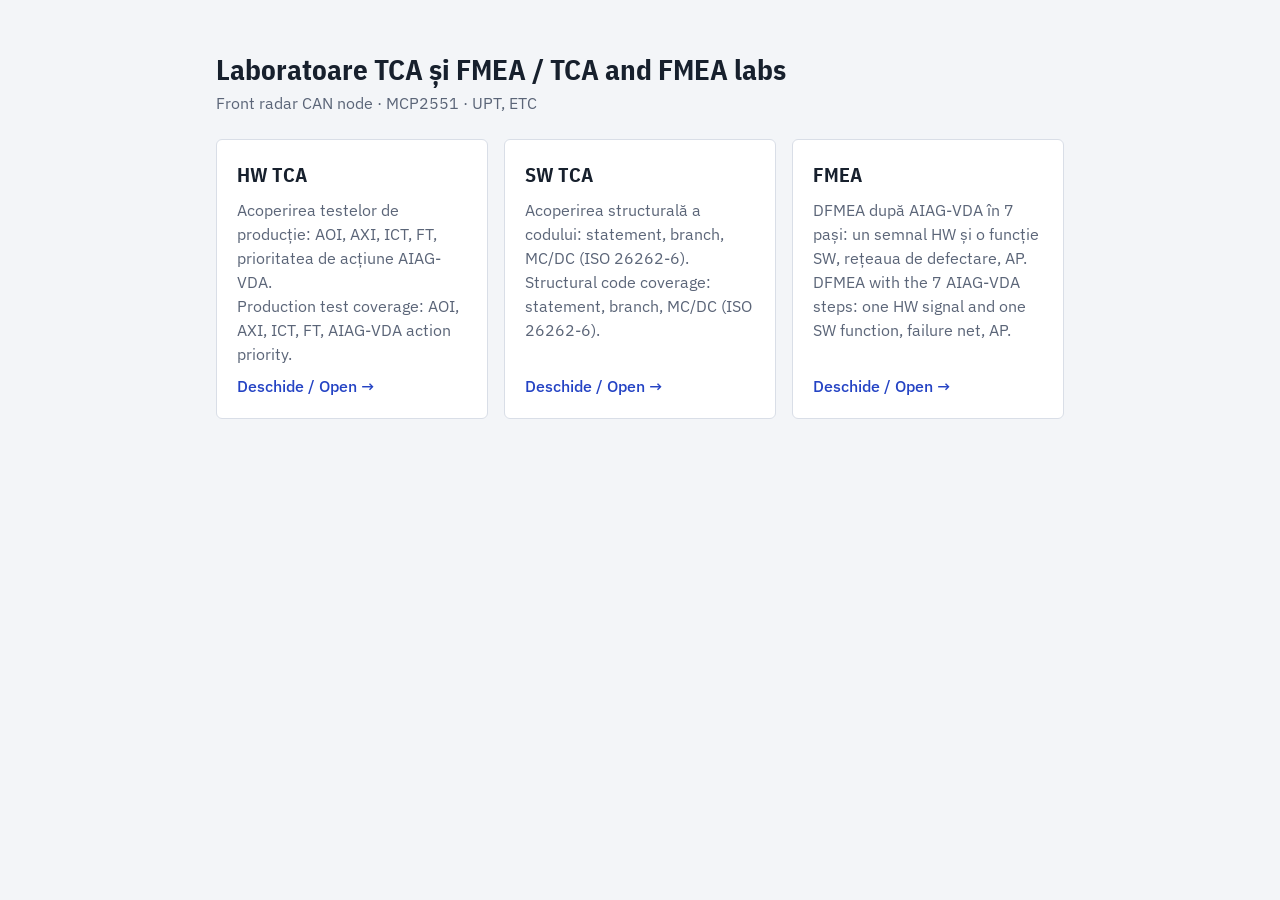
==== commit d514db0a: "Add the FMEA lab app (DFMEA, 7 AIAG-VDA steps) docs/fmea/index.html: one HW signal and one SW functi" ====
--- a/docs/index.html
+++ b/docs/index.html
@@ -3,7 +3,7 @@
 <head>
 <meta charset="utf-8">
 <meta name="viewport" content="width=device-width, initial-scale=1">
-<title>TCA Labs</title>
+<title>TCA and FMEA Labs</title>
 <link rel="stylesheet" href="https://fonts.googleapis.com/css2?family=IBM+Plex+Sans+Condensed:wght@600;700&family=IBM+Plex+Sans:wght@400;500&display=swap">
 <style>
 :root { --bg: #F3F5F8; --surface: #FFFFFF; --ink: #17202D; --muted: #5B6578; --line: #D9DEE7; --accent: #2443C4; color-scheme: light; }
@@ -23,10 +23,11 @@
 </head>
 <body>
 <main>
-  <div><h1>Laboratoare TCA / TCA labs</h1><p>Front radar CAN node · MCP2551 · UPT, ETC</p></div>
+  <div><h1>Laboratoare TCA și FMEA / TCA and FMEA labs</h1><p>Front radar CAN node · MCP2551 · UPT, ETC</p></div>
   <div class="cards">
     <a class="card" href="hw/"><h2>HW TCA</h2><p>Acoperirea testelor de producție: AOI, AXI, ICT, FT, prioritatea de acțiune AIAG-VDA.<br>Production test coverage: AOI, AXI, ICT, FT, AIAG-VDA action priority.</p><span class="go">Deschide / Open →</span></a>
     <a class="card" href="sw/"><h2>SW TCA</h2><p>Acoperirea structurală a codului: statement, branch, MC/DC (ISO 26262-6).<br>Structural code coverage: statement, branch, MC/DC (ISO 26262-6).</p><span class="go">Deschide / Open →</span></a>
+    <a class="card" href="fmea/"><h2>FMEA</h2><p>DFMEA după AIAG-VDA în 7 pași: un semnal HW și o funcție SW, rețeaua de defectare, AP.<br>DFMEA with the 7 AIAG-VDA steps: one HW signal and one SW function, failure net, AP.</p><span class="go">Deschide / Open →</span></a>
   </div>
 </main>
 </body>
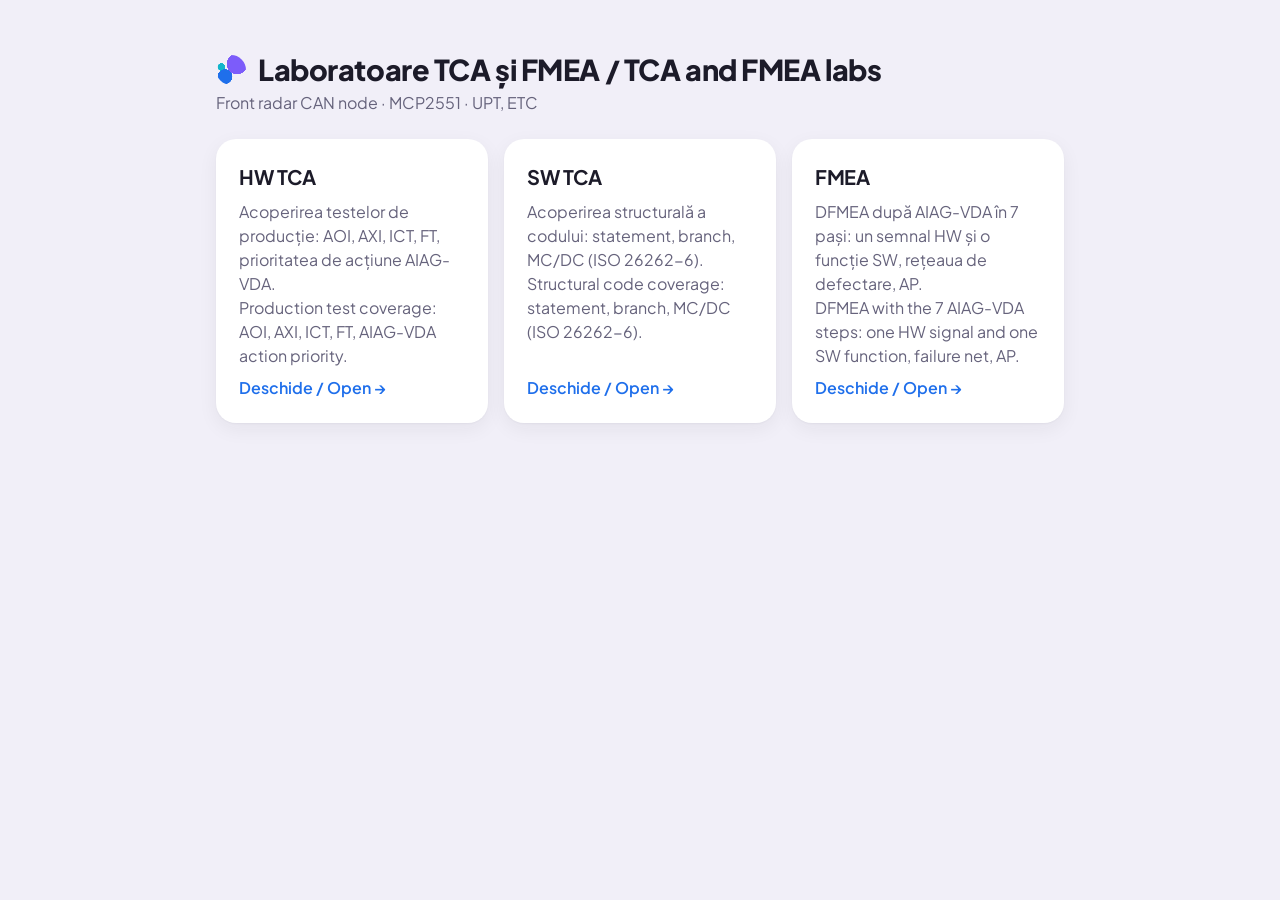
==== commit bef2afb9: "All apps: new visual skin (lavender background, rounded cards, dark pill for the active item, blue /" ====
--- a/docs/index.html
+++ b/docs/index.html
@@ -4,21 +4,24 @@
 <meta charset="utf-8">
 <meta name="viewport" content="width=device-width, initial-scale=1">
 <title>TCA and FMEA Labs</title>
-<link rel="stylesheet" href="https://fonts.googleapis.com/css2?family=IBM+Plex+Sans+Condensed:wght@600;700&family=IBM+Plex+Sans:wght@400;500&display=swap">
+<link rel="stylesheet" href="https://fonts.googleapis.com/css2?family=Plus+Jakarta+Sans:wght@400;500;600;700;800&display=swap">
 <style>
-:root { --bg: #F3F5F8; --surface: #FFFFFF; --ink: #17202D; --muted: #5B6578; --line: #D9DEE7; --accent: #2443C4; color-scheme: light; }
-@media (prefers-color-scheme: dark) { :root:not([data-theme="light"]) { --bg: #0E131B; --surface: #151C27; --ink: #E5E9F1; --muted: #98A2B4; --line: #2A3343; --accent: #8197FF; color-scheme: dark; } }
-:root[data-theme="dark"] { --bg: #0E131B; --surface: #151C27; --ink: #E5E9F1; --muted: #98A2B4; --line: #2A3343; --accent: #8197FF; color-scheme: dark; }
+:root { --bg: #F1EFF8; --surface: #FFFFFF; --ink: #1C1B29; --muted: #66637C; --line: #E4E1EF; --accent: #1F6FEB; --violet: #7C5CFA; --cyan: #12B5CB; --shadow: 0 1px 2px rgba(28,27,41,.04), 0 6px 20px rgba(28,27,41,.06); color-scheme: light; }
+@media (prefers-color-scheme: dark) { :root:not([data-theme="light"]) { --bg: #121119; --surface: #1C1B27; --ink: #ECEAF5; --muted: #A4A0BA; --line: #2E2C3D; --accent: #6EA8FF; --violet: #A996FF; --cyan: #5FD6E6; --shadow: 0 1px 2px rgba(0,0,0,.3), 0 6px 20px rgba(0,0,0,.25); color-scheme: dark; } }
+:root[data-theme="dark"] { --bg: #121119; --surface: #1C1B27; --ink: #ECEAF5; --muted: #A4A0BA; --line: #2E2C3D; --accent: #6EA8FF; --violet: #A996FF; --cyan: #5FD6E6; --shadow: 0 1px 2px rgba(0,0,0,.3), 0 6px 20px rgba(0,0,0,.25); color-scheme: dark; }
 * { box-sizing: border-box; }
-body { margin: 0; background: var(--bg); color: var(--ink); font: 16px/1.5 "IBM Plex Sans", "Segoe UI", Arial, sans-serif; }
+body { margin: 0; background: var(--bg); color: var(--ink); font: 16px/1.5 "Plus Jakarta Sans", "Segoe UI", Arial, sans-serif; }
 main { max-width: 880px; margin: 0 auto; padding: 48px 16px; display: flex; flex-direction: column; gap: 24px; }
-h1, h2 { font-family: "IBM Plex Sans Condensed", "Arial Narrow", Arial, sans-serif; margin: 0; }
+h1, h2 { font-family: inherit; letter-spacing: -0.015em; margin: 0; }
+h1 { display: flex; align-items: center; gap: 12px; font-weight: 800; }
+h1::before { content: ""; width: 30px; height: 30px; flex: none; border-radius: 50%; background: radial-gradient(circle at 70% 30%, var(--violet) 0 34%, transparent 35%), radial-gradient(circle at 30% 72%, var(--accent) 0 24%, transparent 25%), radial-gradient(circle at 18% 40%, var(--cyan) 0 12%, transparent 13%); }
 h1 { font-size: 1.8rem; } h2 { font-size: 1.25rem; }
 p { margin: 0; color: var(--muted); }
 .cards { display: grid; grid-template-columns: repeat(auto-fit, minmax(260px, 1fr)); gap: 16px; }
-a.card { display: flex; flex-direction: column; gap: 8px; padding: 20px; background: var(--surface); border: 1px solid var(--line); border-radius: 6px; color: inherit; text-decoration: none; }
+a.card { display: flex; flex-direction: column; gap: 8px; padding: 22px; background: var(--surface); border: 1px solid transparent; border-radius: 20px; box-shadow: var(--shadow); color: inherit; text-decoration: none; }
 a.card:hover, a.card:focus-visible { border-color: var(--accent); outline: none; }
-.go { color: var(--accent); font-weight: 500; margin-top: auto; }
+.go { color: var(--accent); font-weight: 600; margin-top: auto; }
+a.card h2 { color: var(--ink); }
 </style>
 </head>
 <body>
